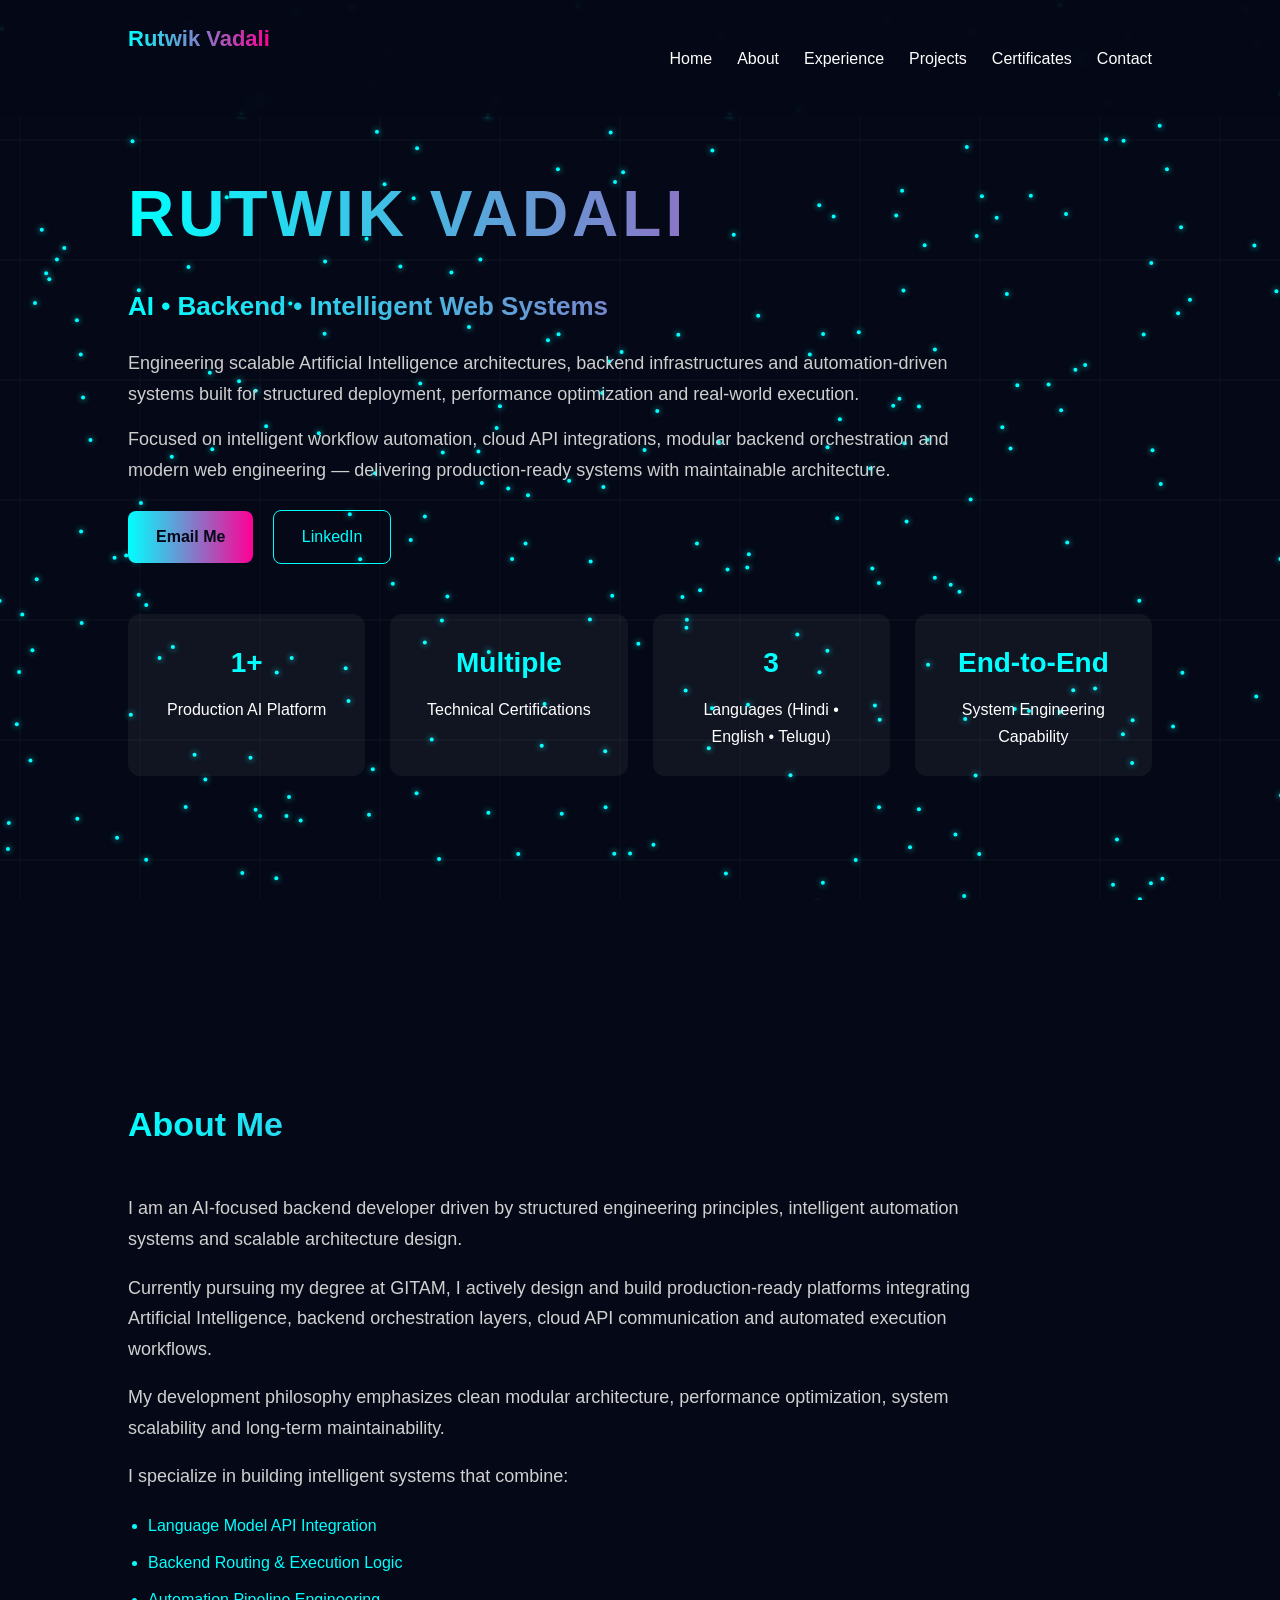
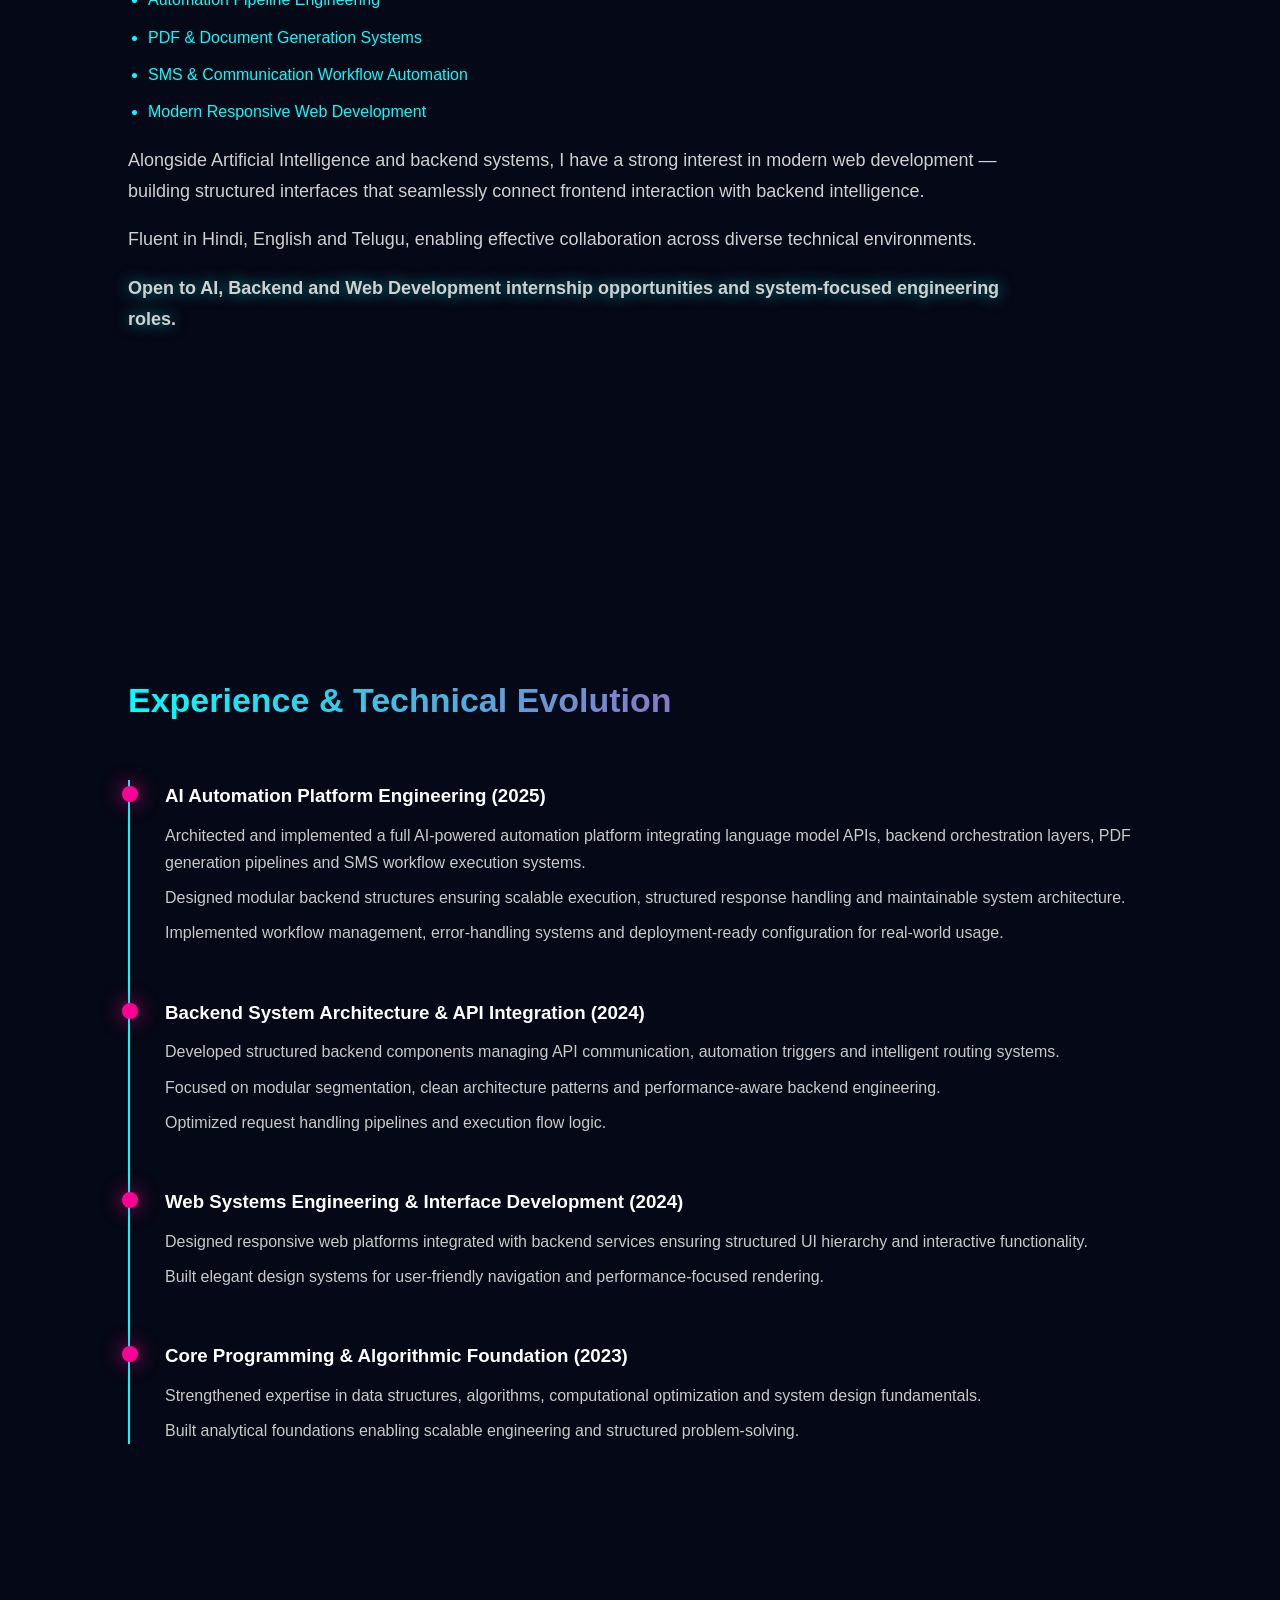
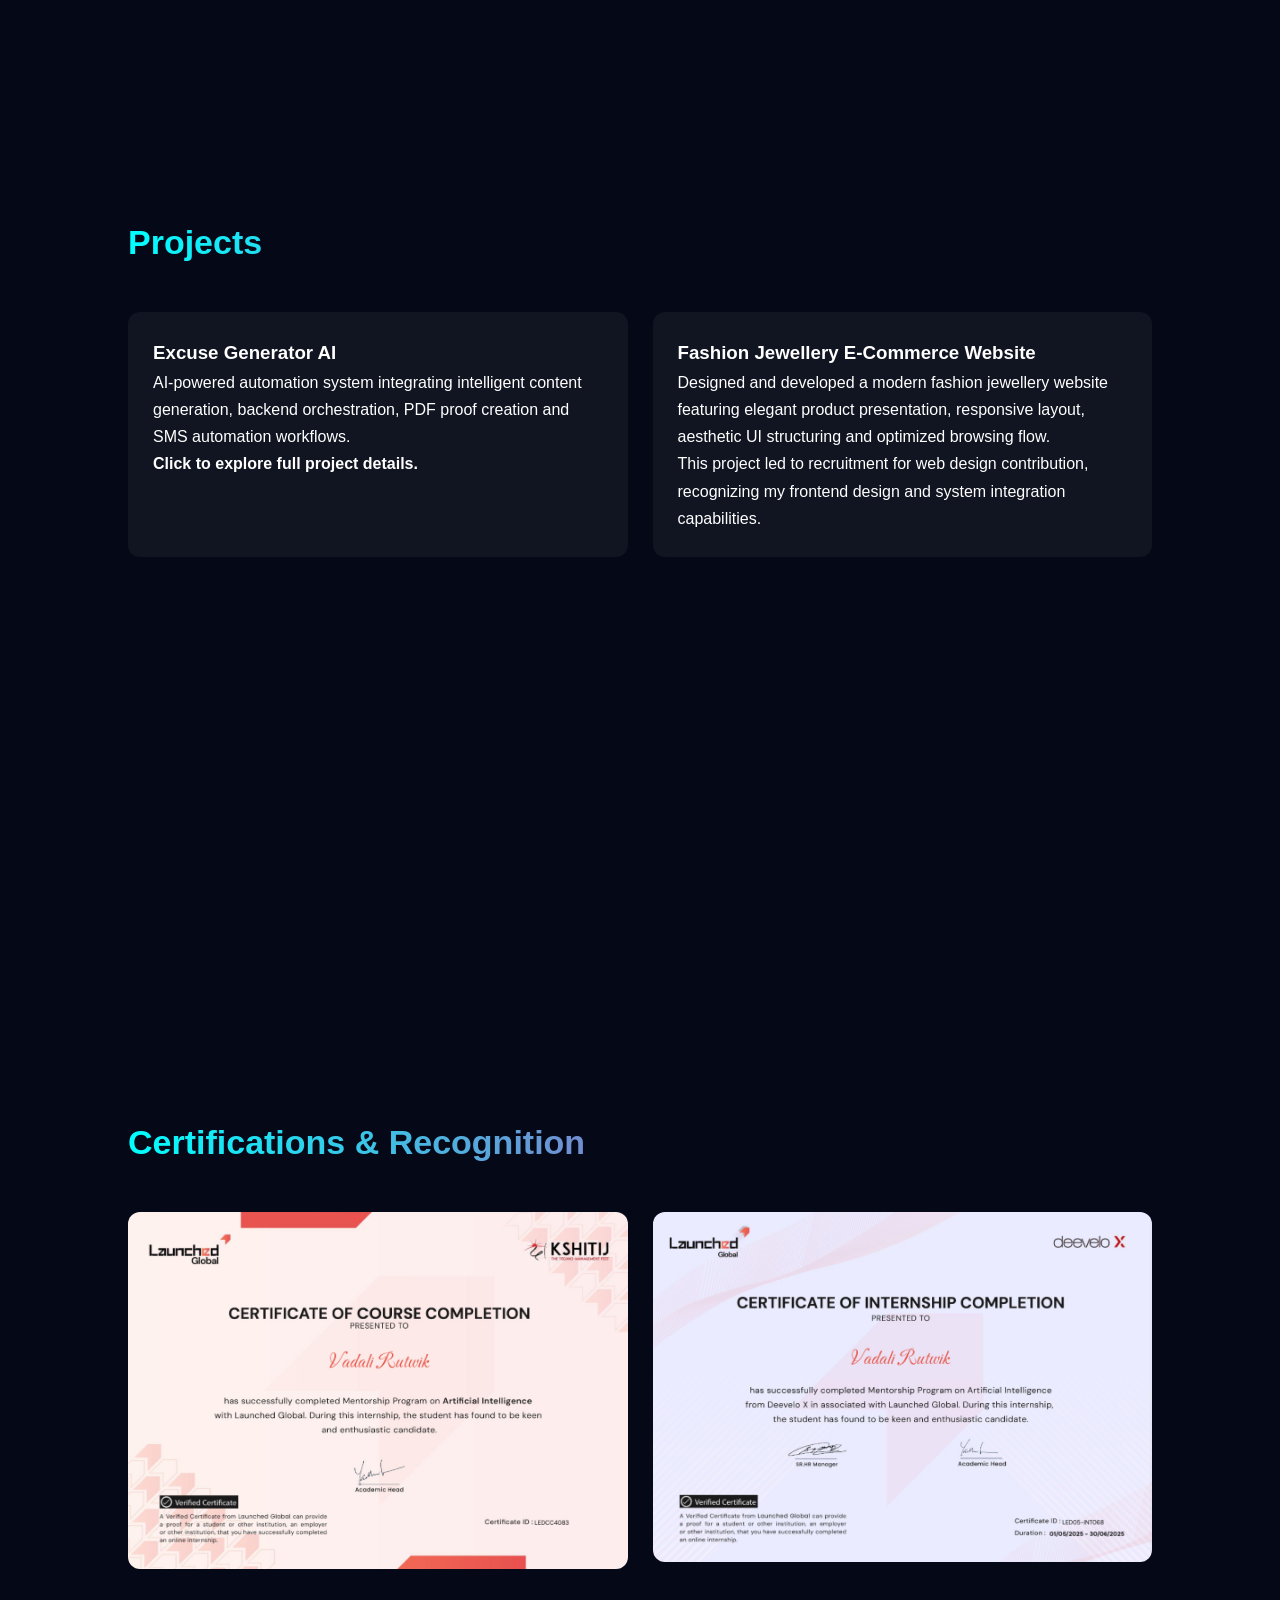
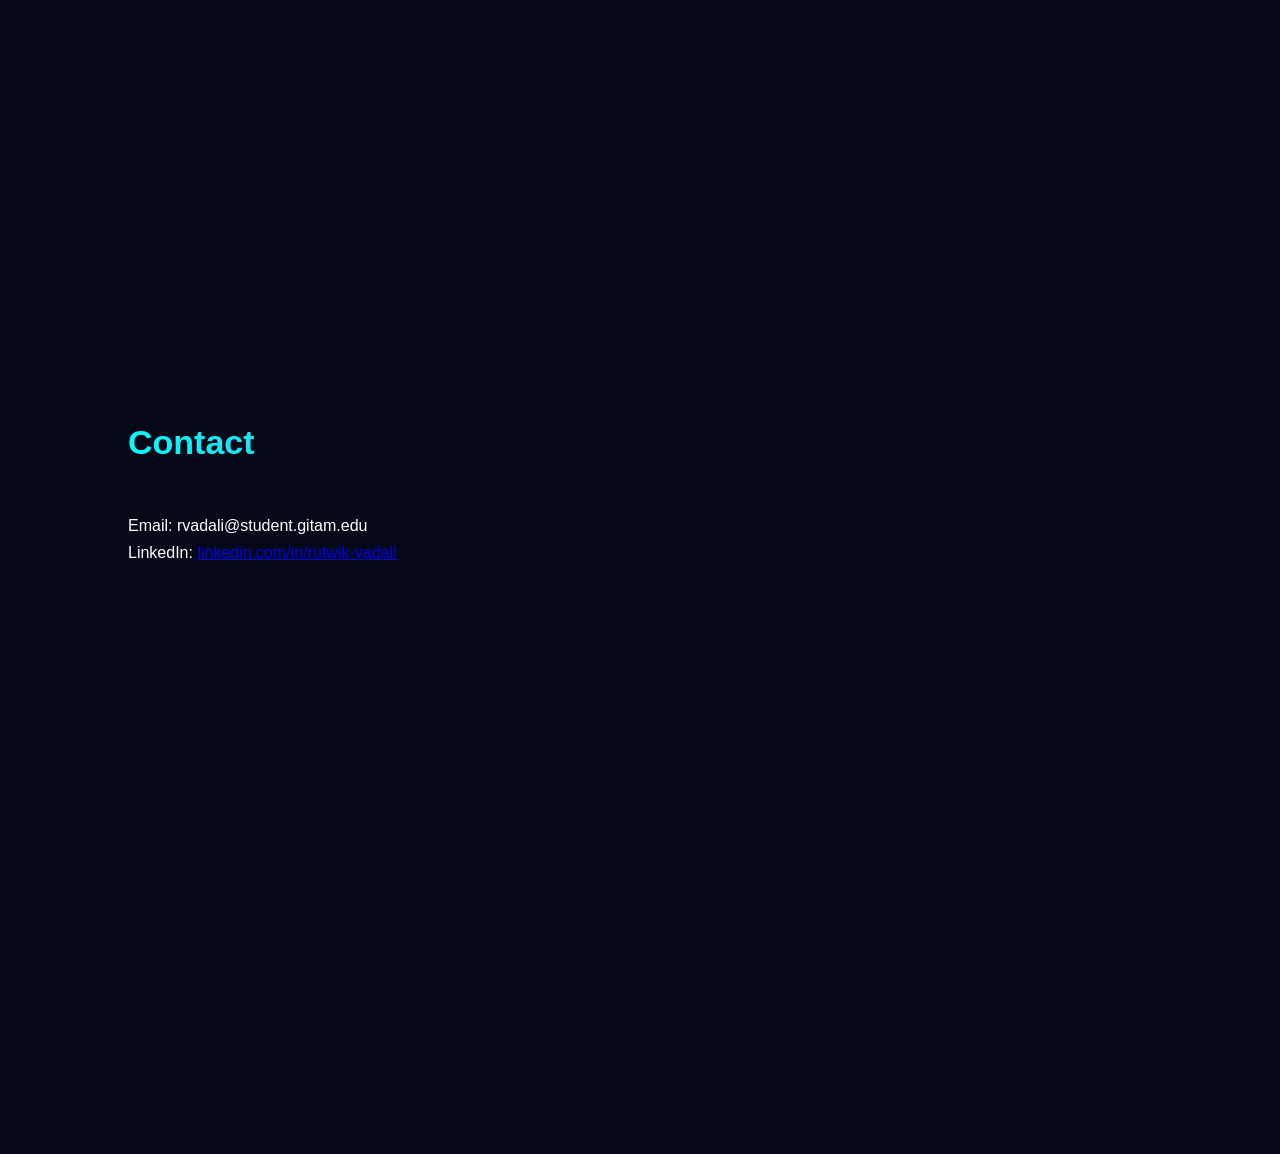
==== index.html @ 95b2fe37 "Add files via upload" ====
<!DOCTYPE html>
<html>
<head>
  <meta charset="UTF-8">
  <title>Rutwik Vadali | AI & Backend Systems</title>
  <meta name="viewport" content="width=device-width, initial-scale=1.0">
  <link rel="stylesheet" href="style.css">
</head>

<body>

<!-- ================= FUTURISTIC LOADER ================= -->
<div id="loader">
  <div class="loader-core"></div>
  <div class="loader-ring"></div>
  <div class="loader-text">
    <h1>RUTWIK VADALI</h1>
    <p>Initializing Intelligent Systems...</p>
  </div>
</div>

<!-- ================= CANVAS BACKGROUND ================= -->
<canvas id="bg"></canvas>

<!-- ================= NAVIGATION ================= -->
<nav>
  <h2 class="logo">Rutwik Vadali</h2>
  <ul>
    <li><a href="#home">Home</a></li>
    <li><a href="#about">About</a></li>
    <li><a href="#experience">Experience</a></li>
    <li><a href="#projects">Projects</a></li>
    <li><a href="#certificates">Certificates</a></li>
    <li><a href="#contact">Contact</a></li>
  </ul>
</nav>

<!-- ================= HERO ================= -->
<section class="section hero" id="home">

  <div class="hero-content">

    <h1 class="main-name">RUTWIK VADALI</h1>
    <h2 class="sub-tagline">AI • Backend • Intelligent Web Systems</h2>

    <p class="hero-desc">
      Engineering scalable Artificial Intelligence architectures,
      backend infrastructures and automation-driven systems
      built for structured deployment, performance optimization
      and real-world execution.
    </p>

    <p class="hero-desc">
      Focused on intelligent workflow automation, cloud API integrations,
      modular backend orchestration and modern web engineering —
      delivering production-ready systems with maintainable architecture.
    </p>

    <div class="hero-buttons">
      <a href="mailto:rvadali@student.gitam.edu" class="btn-primary">Email Me</a>
      <a href="https://www.linkedin.com/in/rutwik-vadali/" target="_blank" class="btn-secondary">LinkedIn</a>
    </div>

    <div class="hero-stats">
      <div class="stat-box">
        <h3>1+</h3>
        <p>Production AI Platform</p>
      </div>

      <div class="stat-box">
        <h3>Multiple</h3>
        <p>Technical Certifications</p>
      </div>

      <div class="stat-box">
        <h3>3</h3>
        <p>Languages (Hindi • English • Telugu)</p>
      </div>

      <div class="stat-box">
        <h3>End-to-End</h3>
        <p>System Engineering Capability</p>
      </div>
    </div>

  </div>

</section>

<!-- ================= ABOUT ================= -->
<section class="section" id="about">

  <h2>About Me</h2>

  <div class="about-container">

    <p>
      I am an AI-focused backend developer driven by structured engineering principles,
      intelligent automation systems and scalable architecture design.
    </p>

    <p>
      Currently pursuing my degree at GITAM, I actively design and build
      production-ready platforms integrating Artificial Intelligence,
      backend orchestration layers, cloud API communication
      and automated execution workflows.
    </p>

    <p>
      My development philosophy emphasizes clean modular architecture,
      performance optimization, system scalability and long-term maintainability.
    </p>

    <p>
      I specialize in building intelligent systems that combine:
    </p>

    <ul class="about-list">
      <li>Language Model API Integration</li>
      <li>Backend Routing & Execution Logic</li>
      <li>Automation Pipeline Engineering</li>
      <li>PDF & Document Generation Systems</li>
      <li>SMS & Communication Workflow Automation</li>
      <li>Modern Responsive Web Development</li>
    </ul>

    <p>
      Alongside Artificial Intelligence and backend systems,
      I have a strong interest in modern web development —
      building structured interfaces that seamlessly connect frontend interaction
      with backend intelligence.
    </p>

    <p>
      Fluent in Hindi, English and Telugu,
      enabling effective collaboration across diverse technical environments.
    </p>

    <p class="highlight">
      Open to AI, Backend and Web Development internship opportunities
      and system-focused engineering roles.
    </p>

  </div>

</section>

<!-- ================= EXPERIENCE ================= -->
<section class="section" id="experience">

  <h2>Experience & Technical Evolution</h2>

  <div class="timeline">

    <div class="timeline-item">
      <h3>AI Automation Platform Engineering (2025)</h3>
      <p>
        Architected and implemented a full AI-powered automation platform
        integrating language model APIs, backend orchestration layers,
        PDF generation pipelines and SMS workflow execution systems.
      </p>
      <p>
        Designed modular backend structures ensuring scalable execution,
        structured response handling and maintainable system architecture.
      </p>
      <p>
        Implemented workflow management, error-handling systems
        and deployment-ready configuration for real-world usage.
      </p>
    </div>

    <div class="timeline-item">
      <h3>Backend System Architecture & API Integration (2024)</h3>
      <p>
        Developed structured backend components managing API communication,
        automation triggers and intelligent routing systems.
      </p>
      <p>
        Focused on modular segmentation, clean architecture patterns
        and performance-aware backend engineering.
      </p>
      <p>
        Optimized request handling pipelines and execution flow logic.
      </p>
    </div>

    <div class="timeline-item">
      <h3>Web Systems Engineering & Interface Development (2024)</h3>
      <p>
        Designed responsive web platforms integrated with backend services
        ensuring structured UI hierarchy and interactive functionality.
      </p>
      <p>
        Built elegant design systems for user-friendly navigation
        and performance-focused rendering.
      </p>
    </div>

    <div class="timeline-item">
      <h3>Core Programming & Algorithmic Foundation (2023)</h3>
      <p>
        Strengthened expertise in data structures, algorithms,
        computational optimization and system design fundamentals.
      </p>
      <p>
        Built analytical foundations enabling scalable engineering
        and structured problem-solving.
      </p>
    </div>

  </div>

</section>

<!-- ================= PROJECTS ================= -->
<section class="section" id="projects">

  <h2>Projects</h2>

  <div class="project-grid">

    <!-- AI PROJECT -->
    <div class="card" data-project="excuse">
      <h3>Excuse Generator AI</h3>
      <p>
        AI-powered automation system integrating intelligent content generation,
        backend orchestration, PDF proof creation and SMS automation workflows.
      </p>
      <p><strong>Click to explore full project details.</strong></p>
    </div>

    <!-- FASHION JEWELLERY PROJECT -->
    <div class="card">
      <h3>Fashion Jewellery E-Commerce Website</h3>
      <p>
        Designed and developed a modern fashion jewellery website
        featuring elegant product presentation, responsive layout,
        aesthetic UI structuring and optimized browsing flow.
      </p>
      <p>
        This project led to recruitment for web design contribution,
        recognizing my frontend design and system integration capabilities.
      </p>
    </div>

  </div>

</section>

<!-- ================= CERTIFICATES ================= -->
<section class="section" id="certificates">

  <h2>Certifications & Recognition</h2>

  <div class="cert-grid">
    <img src="deveelo1.png" class="cert-img">
    <img src="deveelo2.png" class="cert-img">
  </div>

</section>

<!-- ================= CONTACT ================= -->
<section class="section" id="contact">

  <h2>Contact</h2>

  <p>Email: rvadali@student.gitam.edu</p>

  <p>
    LinkedIn:
    <a href="https://www.linkedin.com/in/rutwik-vadali/" target="_blank">
      linkedin.com/in/rutwik-vadali
    </a>
  </p>

</section>

<!-- ================= PROJECT MODAL ================= -->
<div id="projectView" class="projectView">
  <span id="closeProject">✕</span>
  <div class="projectContent">
    <h2 id="projectTitle"></h2>
    <p id="projectDesc"></p>
    <div id="projectImages" class="project-images"></div>
  </div>
</div>

<!-- ================= IMAGE POPUP ================= -->
<div id="imageModal" class="imageModal">
  <span id="closeImage">✕</span>
  <img id="modalImg">
</div>

<script src="script.js"></script>

</body>
</html>
---- style.css ----
/* =========================================================
   RESET & GLOBAL
========================================================= */

*{
  margin:0;
  padding:0;
  box-sizing:border-box;
}

html{
  scroll-behavior:smooth;
}

body{
  background:#050816;
  color:white;
  font-family:Arial, sans-serif;
  overflow-x:hidden;
  line-height:1.7;
}

body.loading{
  overflow:hidden;
}

/* =========================================================
   CANVAS
========================================================= */

canvas{
  position:fixed;
  inset:0;
  z-index:-1;
}

/* =========================================================
   FUTURISTIC LOADER
========================================================= */

#loader{
  position:fixed;
  inset:0;
  background:#050816;
  display:flex;
  justify-content:center;
  align-items:center;
  flex-direction:column;
  z-index:5000;
}

.loader-core{
  width:80px;
  height:80px;
  background:linear-gradient(45deg,#00ffff,#ff0096);
  border-radius:50%;
  animation:pulseCore 1.5s infinite ease-in-out;
  position:absolute;
}

.loader-ring{
  width:180px;
  height:180px;
  border:2px solid #00ffff;
  border-radius:50%;
  animation:rotateRing 3s linear infinite;
  position:absolute;
}

.loader-text{
  margin-top:250px;
  text-align:center;
}

.loader-text h1{
  font-size:28px;
  letter-spacing:3px;
  background:linear-gradient(90deg,#00ffff,#ff0096);
  -webkit-background-clip:text;
  -webkit-text-fill-color:transparent;
}

.loader-text p{
  color:#ccc;
  margin-top:10px;
  font-size:14px;
  letter-spacing:2px;
}

@keyframes rotateRing{
  0%{transform:rotate(0deg);}
  100%{transform:rotate(360deg);}
}

@keyframes pulseCore{
  0%{transform:scale(1); box-shadow:0 0 20px #ff0096;}
  50%{transform:scale(1.3); box-shadow:0 0 50px #00ffff;}
  100%{transform:scale(1); box-shadow:0 0 20px #ff0096;}
}

/* =========================================================
   NAVIGATION
========================================================= */

nav{
  position:fixed;
  width:100%;
  top:0;
  padding:20px 10%;
  display:flex;
  justify-content:space-between;
  align-items:center;
  background:rgba(5,8,22,0.85);
  backdrop-filter:blur(8px);
  z-index:1000;
}

nav ul{
  list-style:none;
  display:flex;
  gap:25px;
}

nav a{
  color:white;
  text-decoration:none;
  transition:0.3s;
}

nav a:hover{
  color:#00ffff;
}

.logo{
  font-size:22px;
  font-weight:bold;
}

/* =========================================================
   SECTIONS
========================================================= */

.section{
  min-height:100vh;
  padding:160px 10%;
  opacity:0;
  transform:translateY(60px);
  transition:all 1s ease;
}

.section.active{
  opacity:1;
  transform:translateY(0);
}

h2{
  font-size:34px;
  margin-bottom:40px;
  background:linear-gradient(90deg,#00ffff,#ff0096);
  -webkit-background-clip:text;
  -webkit-text-fill-color:transparent;
}

/* =========================================================
   HERO
========================================================= */

.hero{
  display:flex;
  flex-direction:column;
  justify-content:center;
}

.main-name{
  font-size:64px;
  font-weight:800;
  letter-spacing:4px;
  background:linear-gradient(90deg,#00ffff,#ff0096);
  -webkit-background-clip:text;
  -webkit-text-fill-color:transparent;
  margin-bottom:15px;
}

.sub-tagline{
  font-size:26px;
  margin-bottom:20px;
  color:#ccc;
}

.hero-desc{
  max-width:850px;
  margin-bottom:15px;
  font-size:18px;
  color:#cfcfcf;
}

.hero-buttons{
  margin-top:25px;
}

.btn-primary,
.btn-secondary{
  padding:12px 28px;
  border-radius:8px;
  text-decoration:none;
  margin-right:15px;
  transition:all 0.3s ease;
  display:inline-block;
}

.btn-primary{
  background:linear-gradient(90deg,#00ffff,#ff0096);
  color:#050816;
  font-weight:bold;
}

.btn-secondary{
  border:1px solid #00ffff;
  color:#00ffff;
}

.btn-primary:hover{
  box-shadow:0 0 25px rgba(0,255,255,0.7);
  transform:translateY(-4px);
}

.btn-secondary:hover{
  background:#00ffff;
  color:#050816;
  transform:translateY(-4px);
}

/* HERO STATS */

.hero-stats{
  display:grid;
  grid-template-columns:repeat(auto-fit,minmax(220px,1fr));
  gap:25px;
  margin-top:50px;
}

.stat-box{
  background:rgba(255,255,255,0.05);
  padding:25px;
  border-radius:12px;
  transition:0.3s;
  text-align:center;
}

.stat-box:hover{
  transform:translateY(-6px);
  box-shadow:0 0 20px rgba(0,255,255,0.4);
}

.stat-box h3{
  font-size:28px;
  color:#00ffff;
  margin-bottom:10px;
}

/* =========================================================
   ABOUT
========================================================= */

.about-container{
  max-width:900px;
}

.about-container p{
  margin-bottom:18px;
  font-size:18px;
  color:#d0d0d0;
}

.about-list{
  margin:20px 0;
  padding-left:20px;
}

.about-list li{
  margin-bottom:10px;
  color:#00ffff;
}

.highlight{
  color:#00ffff;
  font-weight:600;
  text-shadow:0 0 15px rgba(0,255,255,0.6);
}

/* =========================================================
   EXPERIENCE
========================================================= */

.timeline{
  margin-top:50px;
  border-left:2px solid #00ffff;
  padding-left:35px;
}

.timeline-item{
  margin-bottom:50px;
  opacity:0;
  transform:translateX(-60px);
  transition:all 0.9s ease;
  position:relative;
}

.timeline-item.active{
  opacity:1;
  transform:translateX(0);
}

.timeline-item::before{
  content:"";
  position:absolute;
  left:-43px;
  top:6px;
  width:16px;
  height:16px;
  background:#ff0096;
  border-radius:50%;
  box-shadow:0 0 20px rgba(255,0,150,0.8);
}

.timeline-item h3{
  margin-bottom:10px;
}

.timeline-item p{
  margin-bottom:8px;
  color:#c9c9c9;
}

/* =========================================================
   PROJECTS
========================================================= */

.project-grid{
  display:grid;
  grid-template-columns:repeat(auto-fit,minmax(280px,1fr));
  gap:25px;
  margin-top:40px;
}

.card{
  padding:25px;
  background:rgba(255,255,255,0.05);
  border-radius:12px;
  cursor:pointer;
  transition:0.3s;
}

.card:hover{
  border:1px solid #ff0096;
  transform:translateY(-6px);
  box-shadow:0 0 25px rgba(255,0,150,0.4);
}

/* =========================================================
   CERTIFICATES
========================================================= */

.cert-grid{
  display:grid;
  grid-template-columns:repeat(auto-fit,minmax(300px,1fr));
  gap:25px;
  margin-top:40px;
}

.cert-img{
  width:100%;
  border-radius:12px;
  transition:0.3s;
}

.cert-img:hover{
  transform:scale(1.05);
  box-shadow:0 0 20px rgba(0,255,255,0.5);
}

/* =========================================================
   PROJECT MODAL
========================================================= */

.projectView{
  position:fixed;
  inset:0;
  background:#050816;
  display:none;
  padding:100px 10%;
  z-index:2000;
  overflow-y:auto;
}

.projectContent{
  max-width:900px;
  margin:auto;
}

#closeProject{
  font-size:28px;
  cursor:pointer;
  float:right;
}

.project-images{
  display:flex;
  flex-wrap:wrap;
  gap:20px;
  margin-top:30px;
}

.project-images img{
  width:260px;
  height:180px;
  object-fit:cover;
  border-radius:12px;
  cursor:pointer;
  transition:0.3s;
}

.project-images img:hover{
  transform:scale(1.05);
}

/* =========================================================
   IMAGE POPUP
========================================================= */

.imageModal{
  position:fixed;
  inset:0;
  background:rgba(0,0,0,0.9);
  display:none;
  justify-content:center;
  align-items:center;
  z-index:3000;
}

.imageModal img{
  max-width:90%;
  max-height:90%;
  border-radius:12px;
}

#closeImage{
  position:absolute;
  top:30px;
  right:40px;
  font-size:28px;
  cursor:pointer;
}

/* =========================================================
   RESPONSIVE
========================================================= */

@media(max-width:768px){

  .main-name{
    font-size:40px;
  }

  .section{
    padding:120px 6%;
  }

  .hero-stats{
    grid-template-columns:1fr;
  }

  .project-images img{
    width:100%;
    height:auto;
  }

}
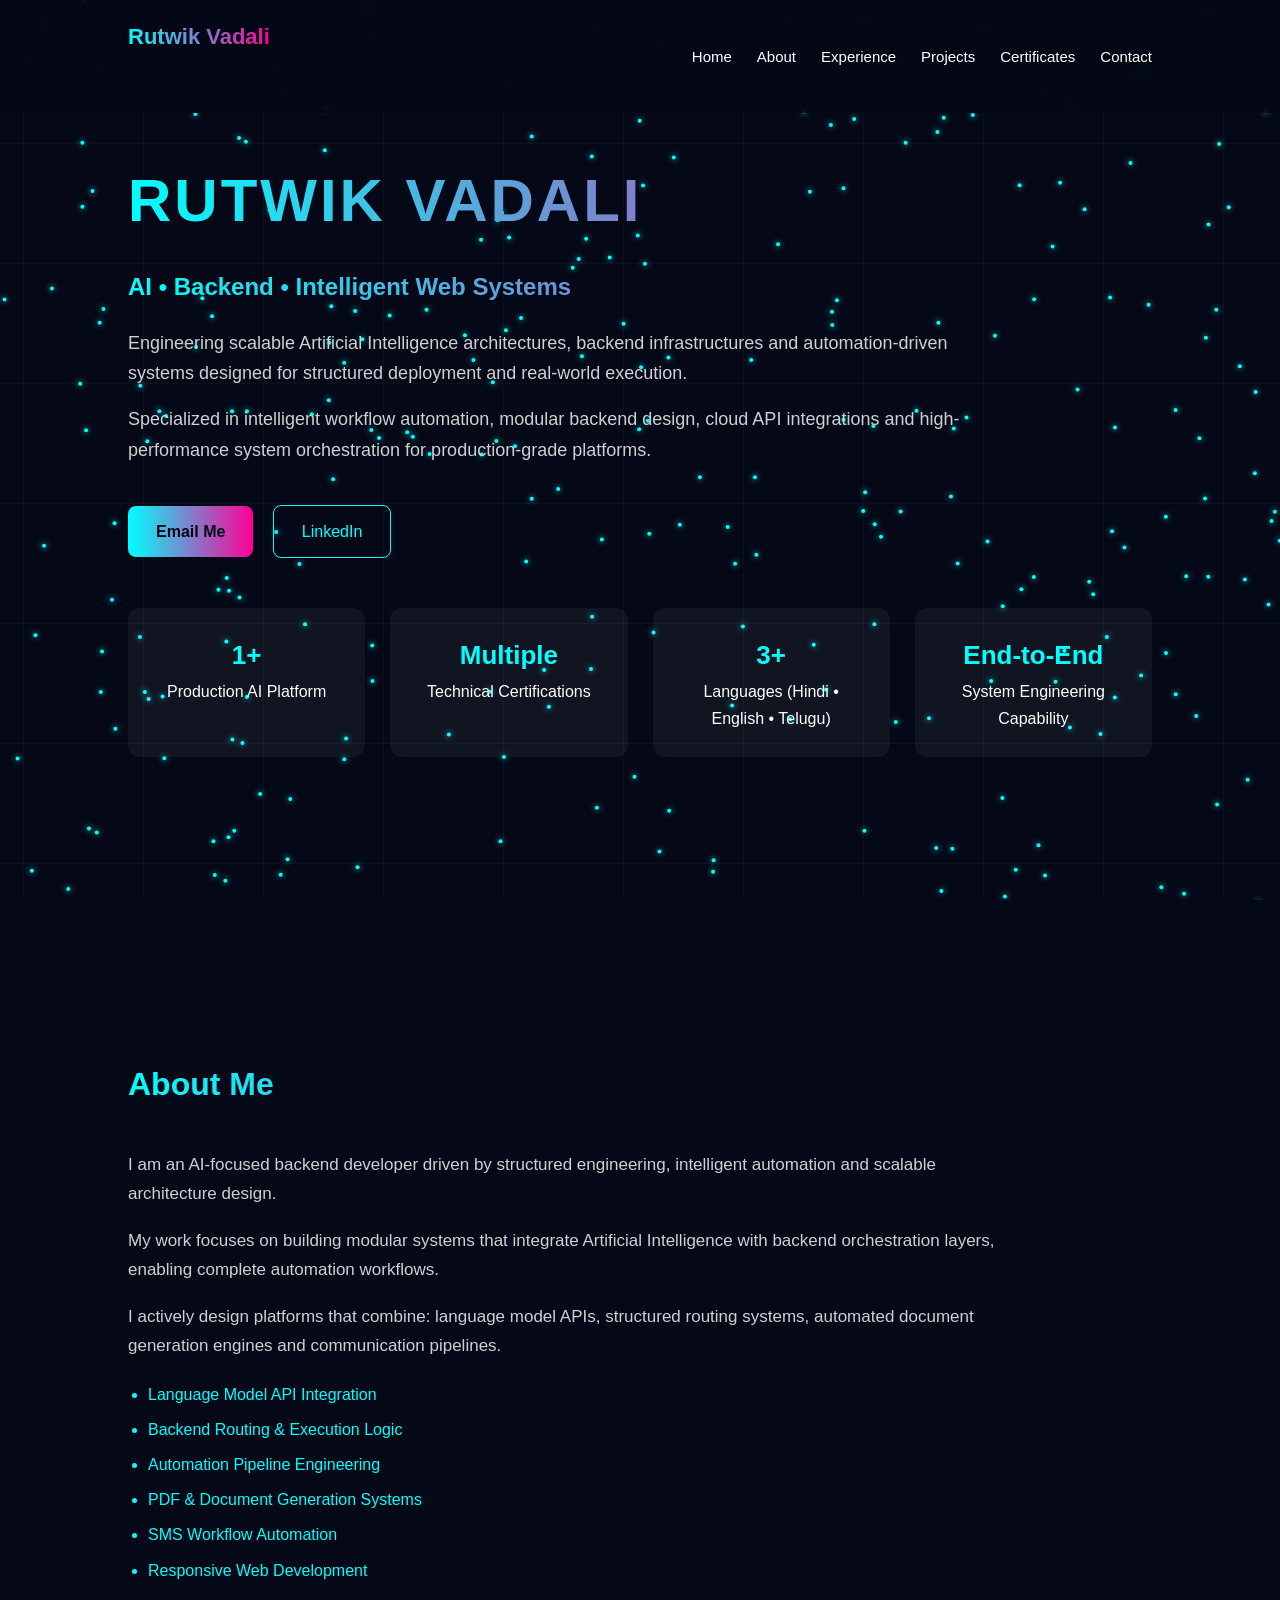
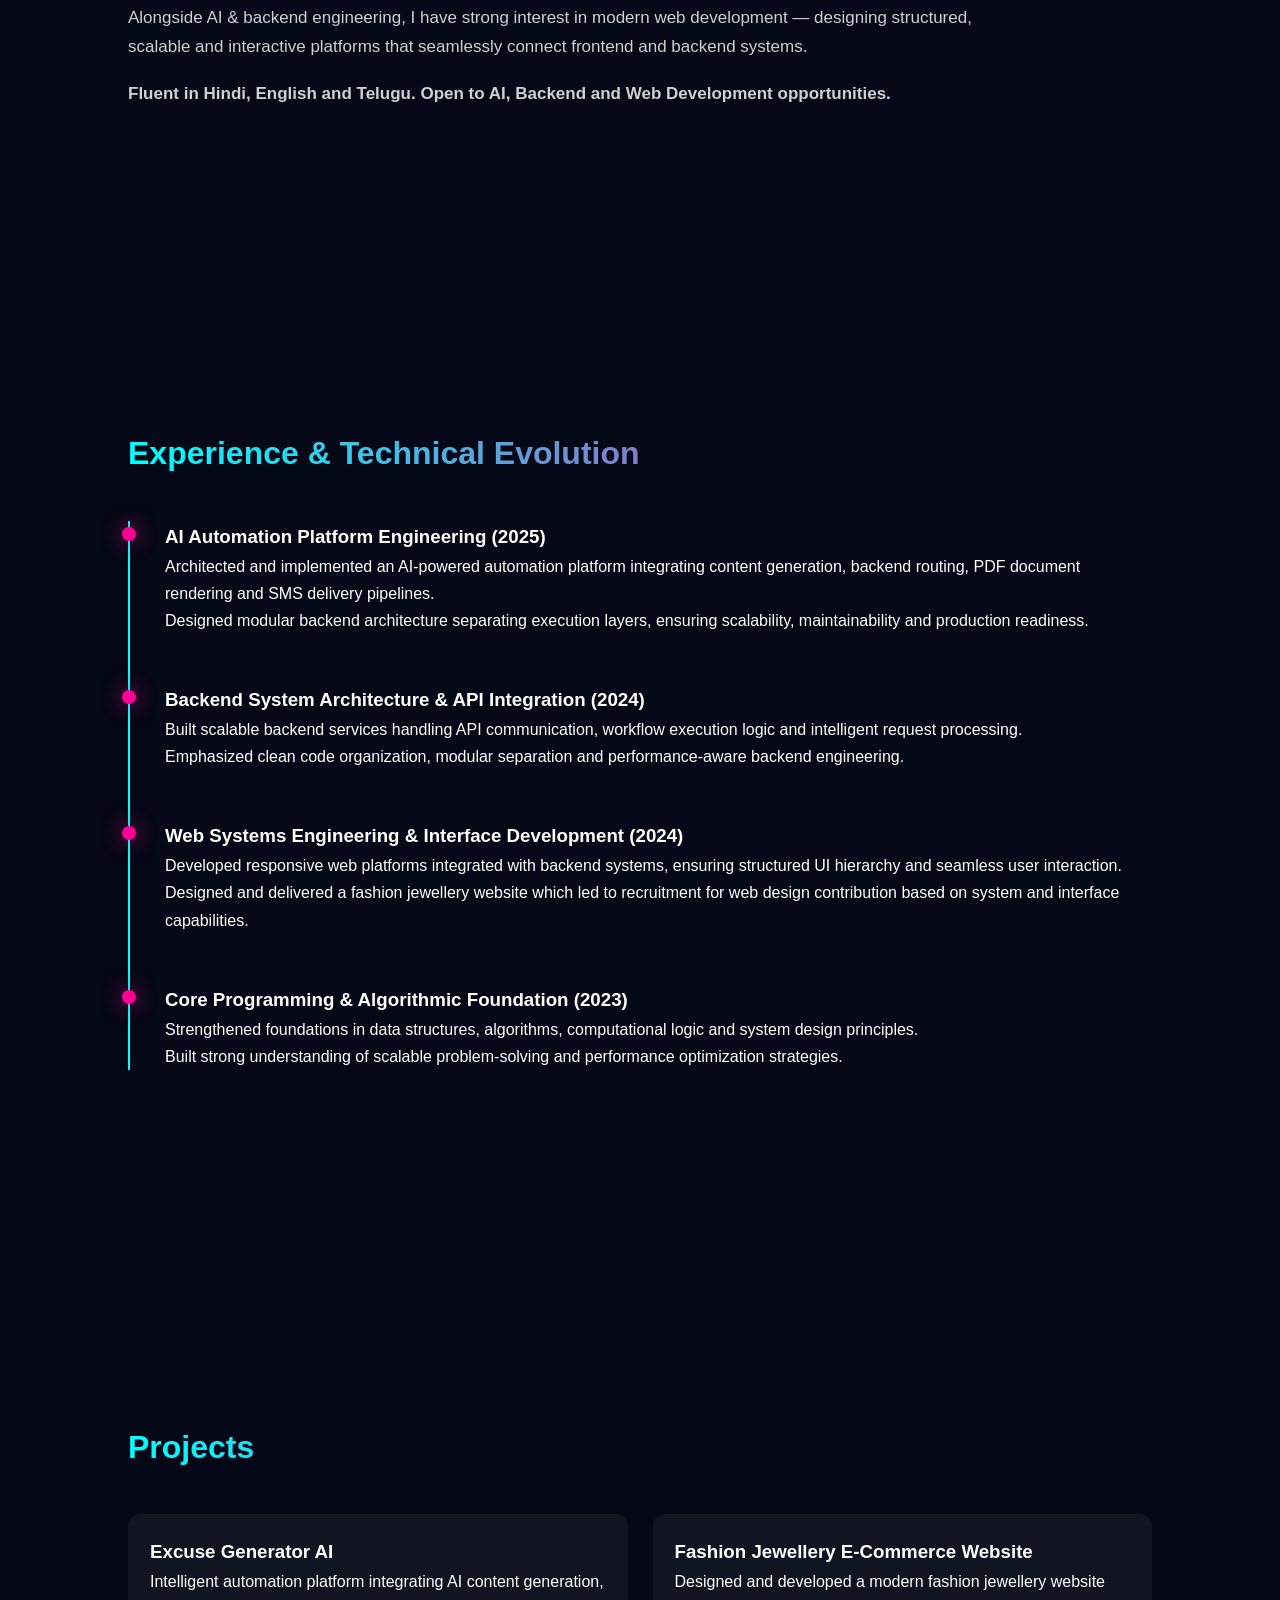
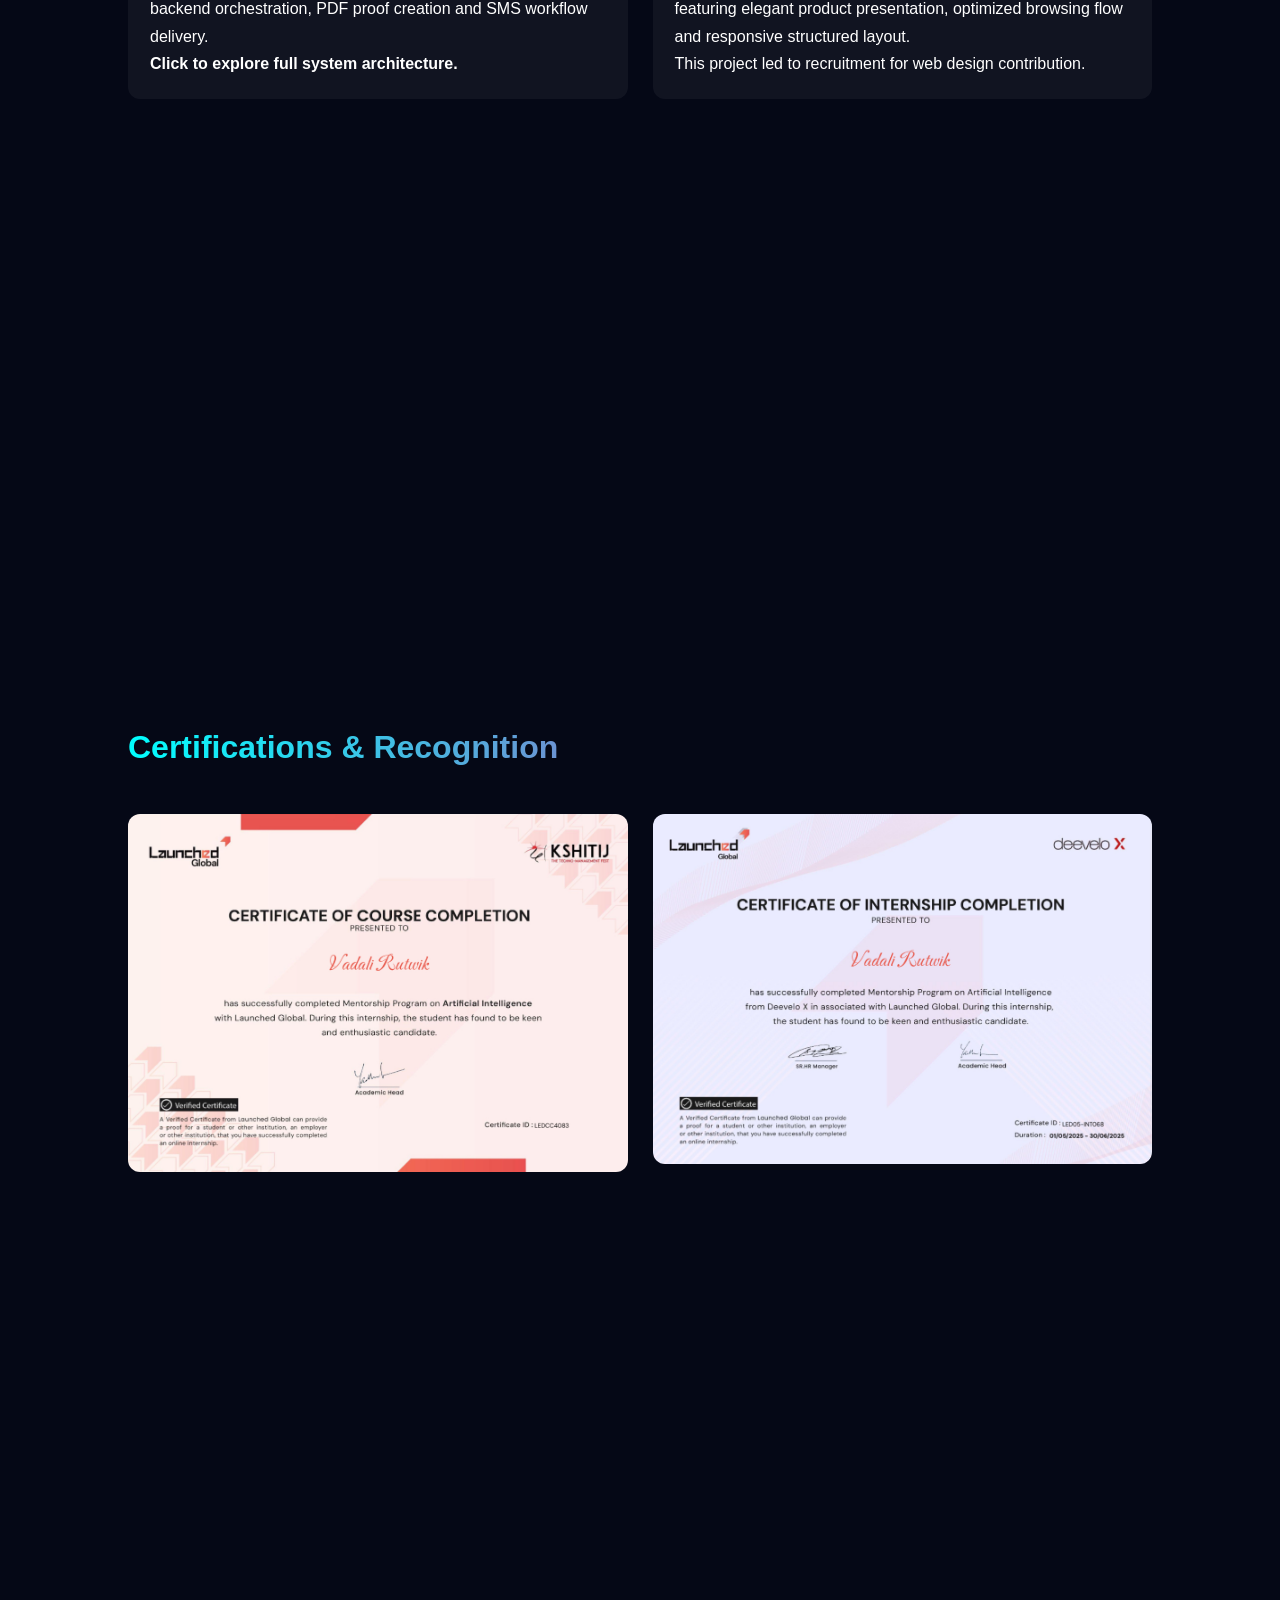
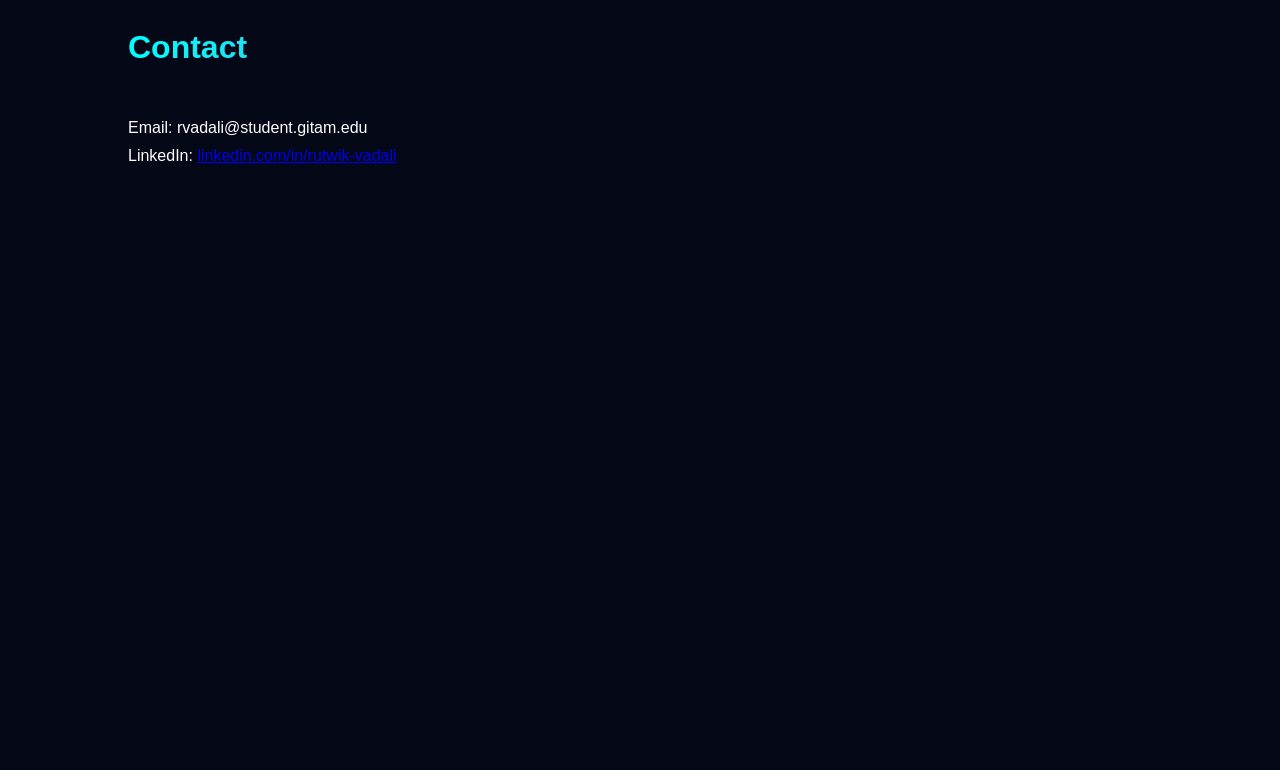
==== commit 388942a4: "Refactor index.html for improved structure and content" ====
--- a/index.html
+++ b/index.html
@@ -9,7 +9,7 @@
 
 <body>
 
-<!-- ================= FUTURISTIC LOADER ================= -->
+<!-- ================= LOADER ================= -->
 <div id="loader">
   <div class="loader-core"></div>
   <div class="loader-ring"></div>
@@ -19,10 +19,10 @@
   </div>
 </div>
 
-<!-- ================= CANVAS BACKGROUND ================= -->
+<!-- ================= CANVAS ================= -->
 <canvas id="bg"></canvas>
 
-<!-- ================= NAVIGATION ================= -->
+<!-- ================= NAV ================= -->
 <nav>
   <h2 class="logo">Rutwik Vadali</h2>
   <ul>
@@ -38,51 +38,43 @@
 <!-- ================= HERO ================= -->
 <section class="section hero" id="home">
 
-  <div class="hero-content">
-
-    <h1 class="main-name">RUTWIK VADALI</h1>
-    <h2 class="sub-tagline">AI • Backend • Intelligent Web Systems</h2>
-
-    <p class="hero-desc">
-      Engineering scalable Artificial Intelligence architectures,
-      backend infrastructures and automation-driven systems
-      built for structured deployment, performance optimization
-      and real-world execution.
-    </p>
-
-    <p class="hero-desc">
-      Focused on intelligent workflow automation, cloud API integrations,
-      modular backend orchestration and modern web engineering —
-      delivering production-ready systems with maintainable architecture.
-    </p>
-
-    <div class="hero-buttons">
-      <a href="mailto:rvadali@student.gitam.edu" class="btn-primary">Email Me</a>
-      <a href="https://www.linkedin.com/in/rutwik-vadali/" target="_blank" class="btn-secondary">LinkedIn</a>
-    </div>
-
-    <div class="hero-stats">
-      <div class="stat-box">
-        <h3>1+</h3>
-        <p>Production AI Platform</p>
-      </div>
-
-      <div class="stat-box">
-        <h3>Multiple</h3>
-        <p>Technical Certifications</p>
-      </div>
-
-      <div class="stat-box">
-        <h3>3</h3>
-        <p>Languages (Hindi • English • Telugu)</p>
-      </div>
-
-      <div class="stat-box">
-        <h3>End-to-End</h3>
-        <p>System Engineering Capability</p>
-      </div>
-    </div>
-
+  <h1 class="main-name">RUTWIK VADALI</h1>
+  <h2 class="sub-tagline">AI • Backend • Intelligent Web Systems</h2>
+
+  <p class="hero-desc">
+    Engineering scalable Artificial Intelligence architectures,
+    backend infrastructures and automation-driven systems designed
+    for structured deployment and real-world execution.
+  </p>
+
+  <p class="hero-desc">
+    Specialized in intelligent workflow automation, modular backend
+    design, cloud API integrations and high-performance system
+    orchestration for production-grade platforms.
+  </p>
+
+  <div class="hero-buttons">
+    <a href="mailto:rvadali@student.gitam.edu" class="btn-primary">Email Me</a>
+    <a href="https://www.linkedin.com/in/rutwik-vadali/" target="_blank" class="btn-secondary">LinkedIn</a>
+  </div>
+
+  <div class="hero-stats">
+    <div class="stat-box">
+      <h3>1+</h3>
+      <p>Production AI Platform</p>
+    </div>
+    <div class="stat-box">
+      <h3>Multiple</h3>
+      <p>Technical Certifications</p>
+    </div>
+    <div class="stat-box">
+      <h3>3</h3>
+      <p>Languages (Hindi • English • Telugu)</p>
+    </div>
+    <div class="stat-box">
+      <h3>End-to-End</h3>
+      <p>System Engineering Capability</p>
+    </div>
   </div>
 
 </section>
@@ -95,24 +87,19 @@
   <div class="about-container">
 
     <p>
-      I am an AI-focused backend developer driven by structured engineering principles,
-      intelligent automation systems and scalable architecture design.
-    </p>
-
-    <p>
-      Currently pursuing my degree at GITAM, I actively design and build
-      production-ready platforms integrating Artificial Intelligence,
-      backend orchestration layers, cloud API communication
-      and automated execution workflows.
-    </p>
-
-    <p>
-      My development philosophy emphasizes clean modular architecture,
-      performance optimization, system scalability and long-term maintainability.
-    </p>
-
-    <p>
-      I specialize in building intelligent systems that combine:
+      I am an AI-focused backend developer driven by structured engineering,
+      intelligent automation and scalable architecture design.
+    </p>
+
+    <p>
+      My work focuses on building modular systems that integrate Artificial Intelligence
+      with backend orchestration layers, enabling complete automation workflows.
+    </p>
+
+    <p>
+      I actively design platforms that combine:
+      language model APIs, structured routing systems,
+      automated document generation engines and communication pipelines.
     </p>
 
     <ul class="about-list">
@@ -120,25 +107,18 @@
       <li>Backend Routing & Execution Logic</li>
       <li>Automation Pipeline Engineering</li>
       <li>PDF & Document Generation Systems</li>
-      <li>SMS & Communication Workflow Automation</li>
-      <li>Modern Responsive Web Development</li>
+      <li>SMS Workflow Automation</li>
+      <li>Responsive Web Development</li>
     </ul>
 
     <p>
-      Alongside Artificial Intelligence and backend systems,
-      I have a strong interest in modern web development —
-      building structured interfaces that seamlessly connect frontend interaction
-      with backend intelligence.
-    </p>
-
-    <p>
-      Fluent in Hindi, English and Telugu,
-      enabling effective collaboration across diverse technical environments.
+      Alongside AI & backend engineering, I have strong interest in
+      modern web development — designing structured, scalable and
+      interactive platforms that seamlessly connect frontend and backend systems.
     </p>
 
     <p class="highlight">
-      Open to AI, Backend and Web Development internship opportunities
-      and system-focused engineering roles.
+      Fluent in Hindi, English and Telugu. Open to AI, Backend and Web Development opportunities.
     </p>
 
   </div>
@@ -155,56 +135,49 @@
     <div class="timeline-item">
       <h3>AI Automation Platform Engineering (2025)</h3>
       <p>
-        Architected and implemented a full AI-powered automation platform
-        integrating language model APIs, backend orchestration layers,
-        PDF generation pipelines and SMS workflow execution systems.
-      </p>
-      <p>
-        Designed modular backend structures ensuring scalable execution,
-        structured response handling and maintainable system architecture.
-      </p>
-      <p>
-        Implemented workflow management, error-handling systems
-        and deployment-ready configuration for real-world usage.
+        Architected and implemented an AI-powered automation platform
+        integrating content generation, backend routing, PDF document
+        rendering and SMS delivery pipelines.
+      </p>
+      <p>
+        Designed modular backend architecture separating execution layers,
+        ensuring scalability, maintainability and production readiness.
       </p>
     </div>
 
     <div class="timeline-item">
       <h3>Backend System Architecture & API Integration (2024)</h3>
       <p>
-        Developed structured backend components managing API communication,
-        automation triggers and intelligent routing systems.
-      </p>
-      <p>
-        Focused on modular segmentation, clean architecture patterns
-        and performance-aware backend engineering.
-      </p>
-      <p>
-        Optimized request handling pipelines and execution flow logic.
+        Built scalable backend services handling API communication,
+        workflow execution logic and intelligent request processing.
+      </p>
+      <p>
+        Emphasized clean code organization, modular separation and
+        performance-aware backend engineering.
       </p>
     </div>
 
     <div class="timeline-item">
       <h3>Web Systems Engineering & Interface Development (2024)</h3>
       <p>
-        Designed responsive web platforms integrated with backend services
-        ensuring structured UI hierarchy and interactive functionality.
-      </p>
-      <p>
-        Built elegant design systems for user-friendly navigation
-        and performance-focused rendering.
+        Developed responsive web platforms integrated with backend systems,
+        ensuring structured UI hierarchy and seamless user interaction.
+      </p>
+      <p>
+        Designed and delivered a fashion jewellery website which led to recruitment
+        for web design contribution based on system and interface capabilities.
       </p>
     </div>
 
     <div class="timeline-item">
       <h3>Core Programming & Algorithmic Foundation (2023)</h3>
       <p>
-        Strengthened expertise in data structures, algorithms,
-        computational optimization and system design fundamentals.
-      </p>
-      <p>
-        Built analytical foundations enabling scalable engineering
-        and structured problem-solving.
+        Strengthened foundations in data structures, algorithms,
+        computational logic and system design principles.
+      </p>
+      <p>
+        Built strong understanding of scalable problem-solving and
+        performance optimization strategies.
       </p>
     </div>
 
@@ -219,27 +192,24 @@
 
   <div class="project-grid">
 
-    <!-- AI PROJECT -->
     <div class="card" data-project="excuse">
       <h3>Excuse Generator AI</h3>
       <p>
-        AI-powered automation system integrating intelligent content generation,
-        backend orchestration, PDF proof creation and SMS automation workflows.
-      </p>
-      <p><strong>Click to explore full project details.</strong></p>
-    </div>
-
-    <!-- FASHION JEWELLERY PROJECT -->
+        Intelligent automation platform integrating AI content generation,
+        backend orchestration, PDF proof creation and SMS workflow delivery.
+      </p>
+      <p><strong>Click to explore full system architecture.</strong></p>
+    </div>
+
     <div class="card">
       <h3>Fashion Jewellery E-Commerce Website</h3>
       <p>
-        Designed and developed a modern fashion jewellery website
-        featuring elegant product presentation, responsive layout,
-        aesthetic UI structuring and optimized browsing flow.
-      </p>
-      <p>
-        This project led to recruitment for web design contribution,
-        recognizing my frontend design and system integration capabilities.
+        Designed and developed a modern fashion jewellery website featuring
+        elegant product presentation, optimized browsing flow and
+        responsive structured layout.
+      </p>
+      <p>
+        This project led to recruitment for web design contribution.
       </p>
     </div>
 
@@ -294,4 +264,4 @@
 <script src="script.js"></script>
 
 </body>
-</html>+</html>
--- a/style.css
+++ b/style.css
@@ -1,5 +1,5 @@
 /* =========================================================
-   RESET & GLOBAL
+   RESET
 ========================================================= */
 
 *{
@@ -35,7 +35,7 @@
 }
 
 /* =========================================================
-   FUTURISTIC LOADER
+   LOADER
 ========================================================= */
 
 #loader{
@@ -47,6 +47,7 @@
   align-items:center;
   flex-direction:column;
   z-index:5000;
+  transition:opacity 1s ease;
 }
 
 .loader-core{
@@ -84,12 +85,11 @@
   color:#ccc;
   margin-top:10px;
   font-size:14px;
-  letter-spacing:2px;
 }
 
 @keyframes rotateRing{
-  0%{transform:rotate(0deg);}
-  100%{transform:rotate(360deg);}
+  from{transform:rotate(0deg);}
+  to{transform:rotate(360deg);}
 }
 
 @keyframes pulseCore{
@@ -106,13 +106,21 @@
   position:fixed;
   width:100%;
   top:0;
-  padding:20px 10%;
+  padding:18px 10%;
   display:flex;
   justify-content:space-between;
   align-items:center;
-  background:rgba(5,8,22,0.85);
+  background:rgba(5,8,22,0.9);
   backdrop-filter:blur(8px);
   z-index:1000;
+}
+
+.logo{
+  font-size:22px;
+  font-weight:bold;
+  background:linear-gradient(90deg,#00ffff,#ff0096);
+  -webkit-background-clip:text;
+  -webkit-text-fill-color:transparent;
 }
 
 nav ul{
@@ -124,6 +132,7 @@
 nav a{
   color:white;
   text-decoration:none;
+  font-size:15px;
   transition:0.3s;
 }
 
@@ -131,21 +140,16 @@
   color:#00ffff;
 }
 
-.logo{
-  font-size:22px;
-  font-weight:bold;
-}
-
-/* =========================================================
-   SECTIONS
+/* =========================================================
+   SECTION
 ========================================================= */
 
 .section{
   min-height:100vh;
-  padding:160px 10%;
+  padding:150px 10%;
   opacity:0;
   transform:translateY(60px);
-  transition:all 1s ease;
+  transition:all 0.8s ease;
 }
 
 .section.active{
@@ -154,7 +158,7 @@
 }
 
 h2{
-  font-size:34px;
+  font-size:32px;
   margin-bottom:40px;
   background:linear-gradient(90deg,#00ffff,#ff0096);
   -webkit-background-clip:text;
@@ -172,9 +176,9 @@
 }
 
 .main-name{
-  font-size:64px;
+  font-size:60px;
   font-weight:800;
-  letter-spacing:4px;
+  letter-spacing:3px;
   background:linear-gradient(90deg,#00ffff,#ff0096);
   -webkit-background-clip:text;
   -webkit-text-fill-color:transparent;
@@ -182,7 +186,7 @@
 }
 
 .sub-tagline{
-  font-size:26px;
+  font-size:24px;
   margin-bottom:20px;
   color:#ccc;
 }
@@ -191,7 +195,7 @@
   max-width:850px;
   margin-bottom:15px;
   font-size:18px;
-  color:#cfcfcf;
+  color:#d0d0d0;
 }
 
 .hero-buttons{
@@ -203,9 +207,9 @@
   padding:12px 28px;
   border-radius:8px;
   text-decoration:none;
+  display:inline-block;
   margin-right:15px;
-  transition:all 0.3s ease;
-  display:inline-block;
+  transition:0.3s;
 }
 
 .btn-primary{
@@ -219,18 +223,14 @@
   color:#00ffff;
 }
 
-.btn-primary:hover{
-  box-shadow:0 0 25px rgba(0,255,255,0.7);
+.btn-primary:hover,
+.btn-secondary:hover{
   transform:translateY(-4px);
 }
 
-.btn-secondary:hover{
-  background:#00ffff;
-  color:#050816;
-  transform:translateY(-4px);
-}
-
-/* HERO STATS */
+/* =========================================================
+   HERO STATS
+========================================================= */
 
 .hero-stats{
   display:grid;
@@ -243,19 +243,18 @@
   background:rgba(255,255,255,0.05);
   padding:25px;
   border-radius:12px;
+  text-align:center;
   transition:0.3s;
-  text-align:center;
 }
 
 .stat-box:hover{
-  transform:translateY(-6px);
+  transform:translateY(-5px);
   box-shadow:0 0 20px rgba(0,255,255,0.4);
 }
 
 .stat-box h3{
-  font-size:28px;
+  font-size:26px;
   color:#00ffff;
-  margin-bottom:10px;
 }
 
 /* =========================================================
@@ -268,7 +267,7 @@
 
 .about-container p{
   margin-bottom:18px;
-  font-size:18px;
+  font-size:17px;
   color:#d0d0d0;
 }
 
@@ -278,32 +277,30 @@
 }
 
 .about-list li{
-  margin-bottom:10px;
+  margin-bottom:8px;
   color:#00ffff;
 }
 
 .highlight{
   color:#00ffff;
   font-weight:600;
-  text-shadow:0 0 15px rgba(0,255,255,0.6);
-}
-
-/* =========================================================
-   EXPERIENCE
+}
+
+/* =========================================================
+   EXPERIENCE ANIMATION
 ========================================================= */
 
 .timeline{
-  margin-top:50px;
   border-left:2px solid #00ffff;
   padding-left:35px;
 }
 
 .timeline-item{
   margin-bottom:50px;
+  position:relative;
   opacity:0;
   transform:translateX(-60px);
-  transition:all 0.9s ease;
-  position:relative;
+  transition:all 0.8s ease;
 }
 
 .timeline-item.active{
@@ -316,20 +313,11 @@
   position:absolute;
   left:-43px;
   top:6px;
-  width:16px;
-  height:16px;
+  width:14px;
+  height:14px;
   background:#ff0096;
   border-radius:50%;
   box-shadow:0 0 20px rgba(255,0,150,0.8);
-}
-
-.timeline-item h3{
-  margin-bottom:10px;
-}
-
-.timeline-item p{
-  margin-bottom:8px;
-  color:#c9c9c9;
 }
 
 /* =========================================================
@@ -340,21 +328,19 @@
   display:grid;
   grid-template-columns:repeat(auto-fit,minmax(280px,1fr));
   gap:25px;
-  margin-top:40px;
 }
 
 .card{
-  padding:25px;
   background:rgba(255,255,255,0.05);
+  padding:22px;
   border-radius:12px;
   cursor:pointer;
   transition:0.3s;
 }
 
 .card:hover{
+  transform:translateY(-5px);
   border:1px solid #ff0096;
-  transform:translateY(-6px);
-  box-shadow:0 0 25px rgba(255,0,150,0.4);
 }
 
 /* =========================================================
@@ -363,20 +349,19 @@
 
 .cert-grid{
   display:grid;
-  grid-template-columns:repeat(auto-fit,minmax(300px,1fr));
+  grid-template-columns:repeat(auto-fit,minmax(280px,1fr));
   gap:25px;
-  margin-top:40px;
 }
 
 .cert-img{
   width:100%;
   border-radius:12px;
+  cursor:pointer;
   transition:0.3s;
 }
 
 .cert-img:hover{
-  transform:scale(1.05);
-  box-shadow:0 0 20px rgba(0,255,255,0.5);
+  transform:scale(1.03);
 }
 
 /* =========================================================
@@ -393,35 +378,19 @@
   overflow-y:auto;
 }
 
-.projectContent{
-  max-width:900px;
-  margin:auto;
-}
-
-#closeProject{
-  font-size:28px;
-  cursor:pointer;
-  float:right;
-}
-
 .project-images{
   display:flex;
   flex-wrap:wrap;
-  gap:20px;
-  margin-top:30px;
+  gap:15px;
+  margin-top:20px;
 }
 
 .project-images img{
-  width:260px;
-  height:180px;
+  width:250px;
+  height:170px;
   object-fit:cover;
   border-radius:12px;
   cursor:pointer;
-  transition:0.3s;
-}
-
-.project-images img:hover{
-  transform:scale(1.05);
 }
 
 /* =========================================================
@@ -430,43 +399,88 @@
 
 .imageModal{
   position:fixed;
-  inset:0;
-  background:rgba(0,0,0,0.9);
+  top:0;
+  left:0;
+  width:100%;
+  height:100%;
+  background:rgba(0,0,0,0.95);
   display:none;
   justify-content:center;
   align-items:center;
-  z-index:3000;
+  z-index:9999;
+  padding:20px;
 }
 
 .imageModal img{
-  max-width:90%;
-  max-height:90%;
+  max-width:95%;
+  max-height:95%;
+  object-fit:contain;
   border-radius:12px;
 }
 
 #closeImage{
   position:absolute;
-  top:30px;
-  right:40px;
-  font-size:28px;
+  top:25px;
+  right:30px;
+  font-size:32px;
   cursor:pointer;
-}
-
-/* =========================================================
-   RESPONSIVE
-========================================================= */
-
-@media(max-width:768px){
+  color:white;
+}
+
+/* =========================================================
+   MOBILE FIX
+========================================================= */
+
+@media (max-width:768px){
+
+  nav{
+    padding:12px 5%;
+  }
+
+  nav ul{
+    flex-wrap:wrap;
+    gap:10px;
+    font-size:13px;
+  }
+
+  .logo{
+    font-size:18px;
+  }
+
+  .section{
+    padding:110px 5%;
+  }
 
   .main-name{
-    font-size:40px;
-  }
-
-  .section{
-    padding:120px 6%;
+    font-size:32px;
+  }
+
+  .sub-tagline{
+    font-size:16px;
+  }
+
+  .hero-desc{
+    font-size:14px;
+  }
+
+  .hero-buttons{
+    display:flex;
+    flex-direction:column;
+    gap:12px;
+  }
+
+  .btn-primary,
+  .btn-secondary{
+    width:100%;
+    text-align:center;
   }
 
   .hero-stats{
+    grid-template-columns:1fr;
+  }
+
+  .project-grid,
+  .cert-grid{
     grid-template-columns:1fr;
   }
 
@@ -475,4 +489,5 @@
     height:auto;
   }
 
-}+}
+
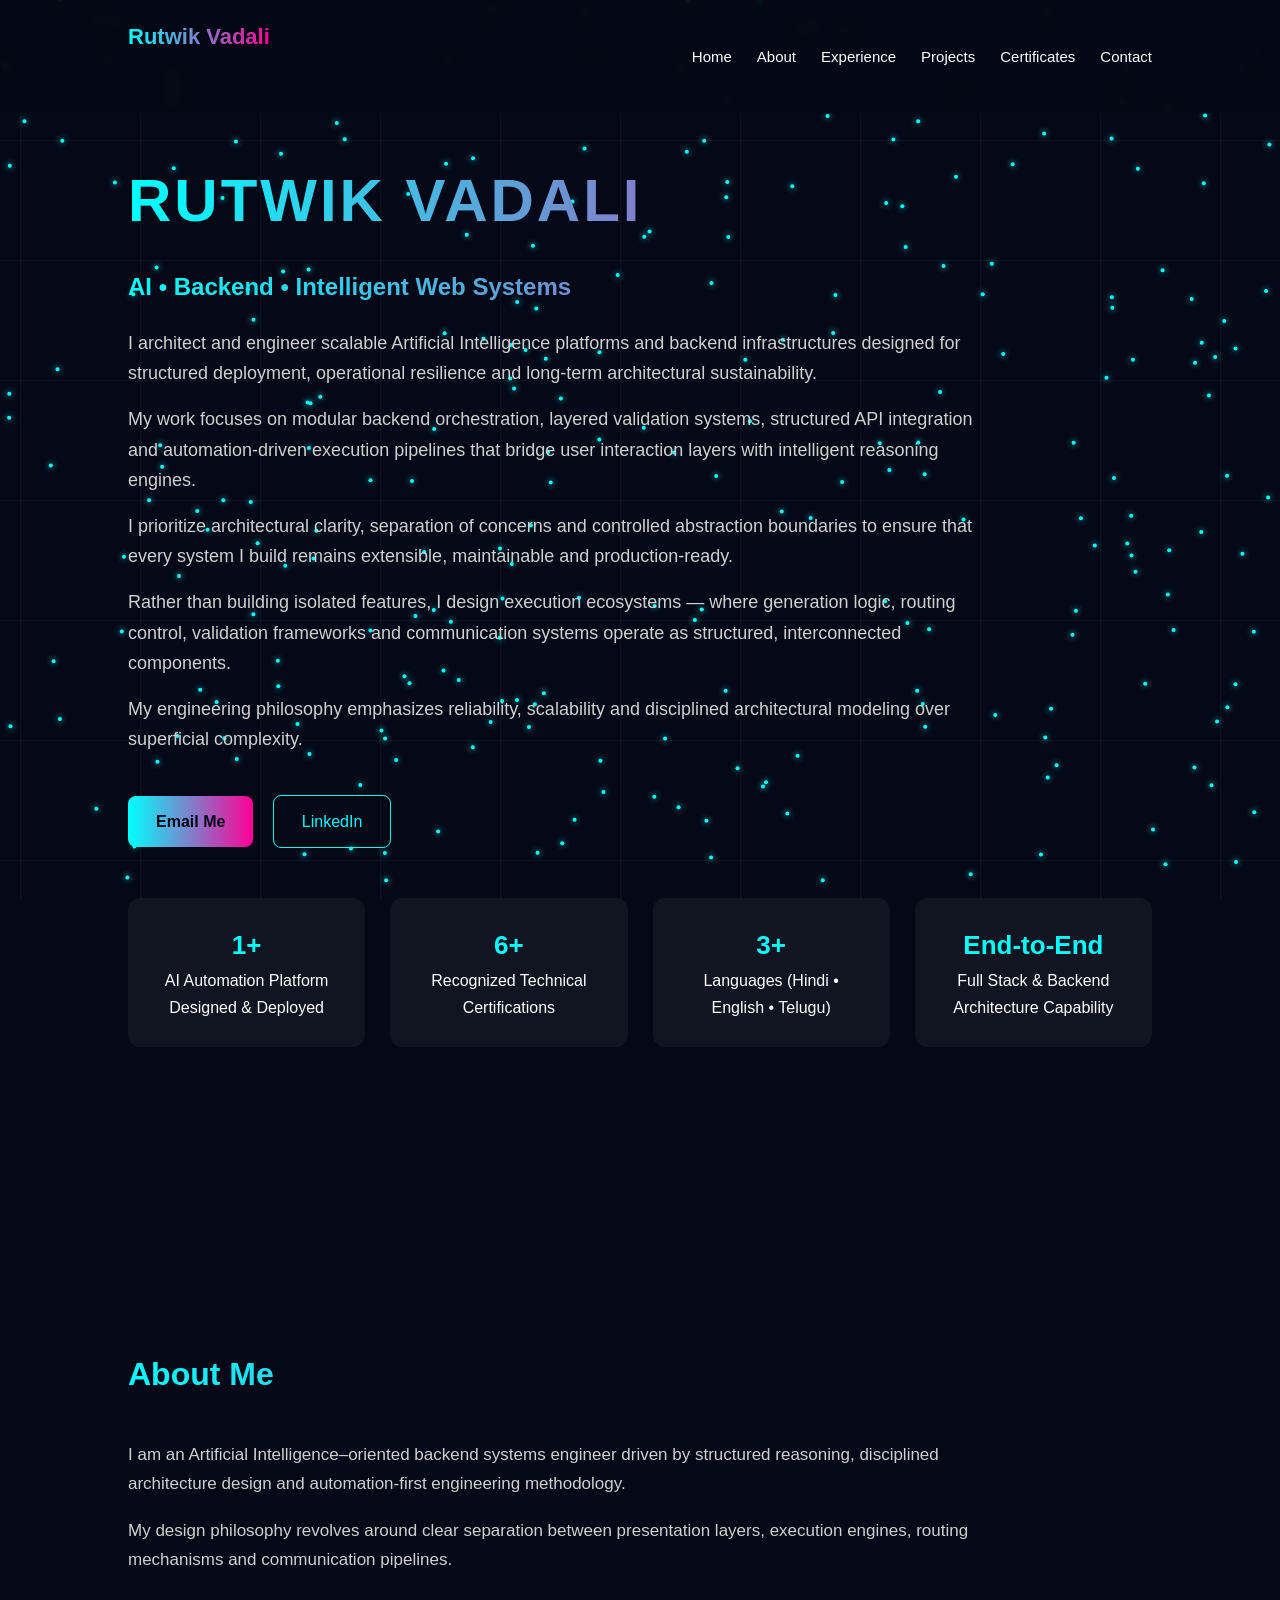
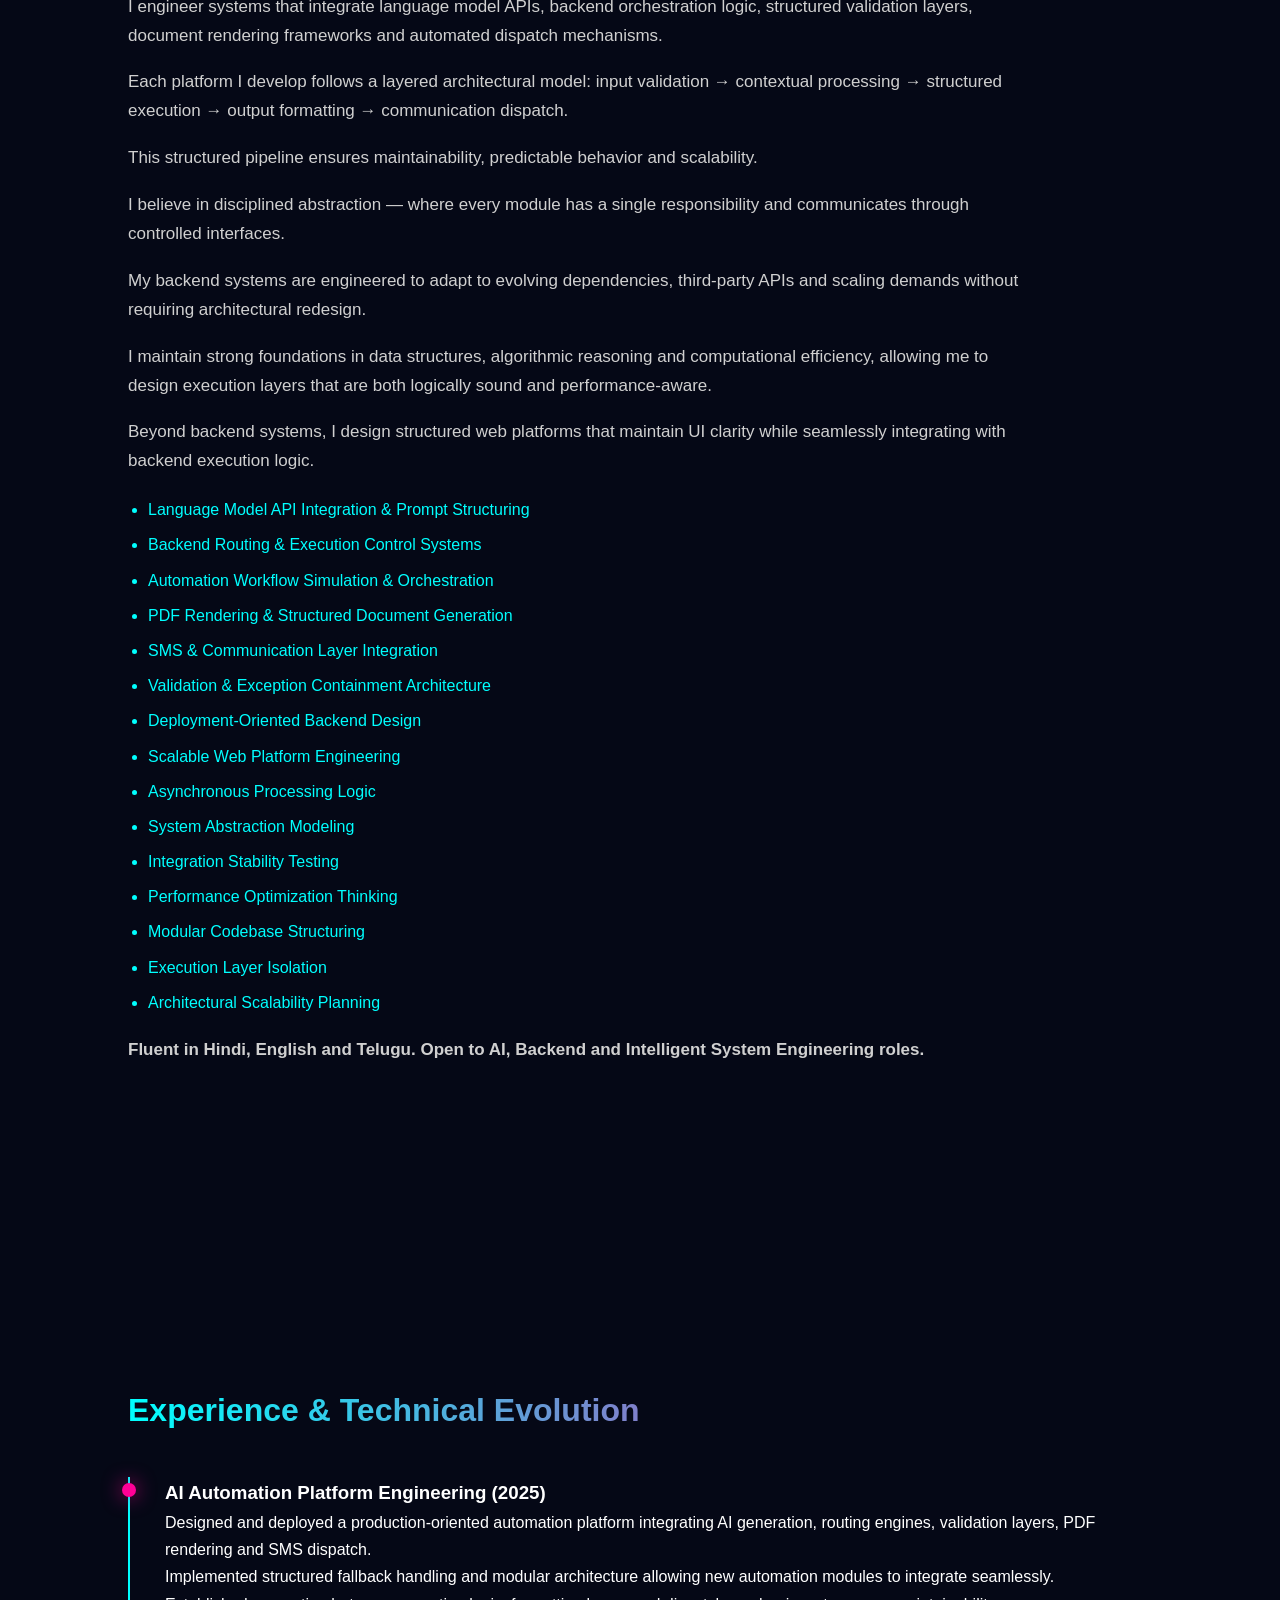
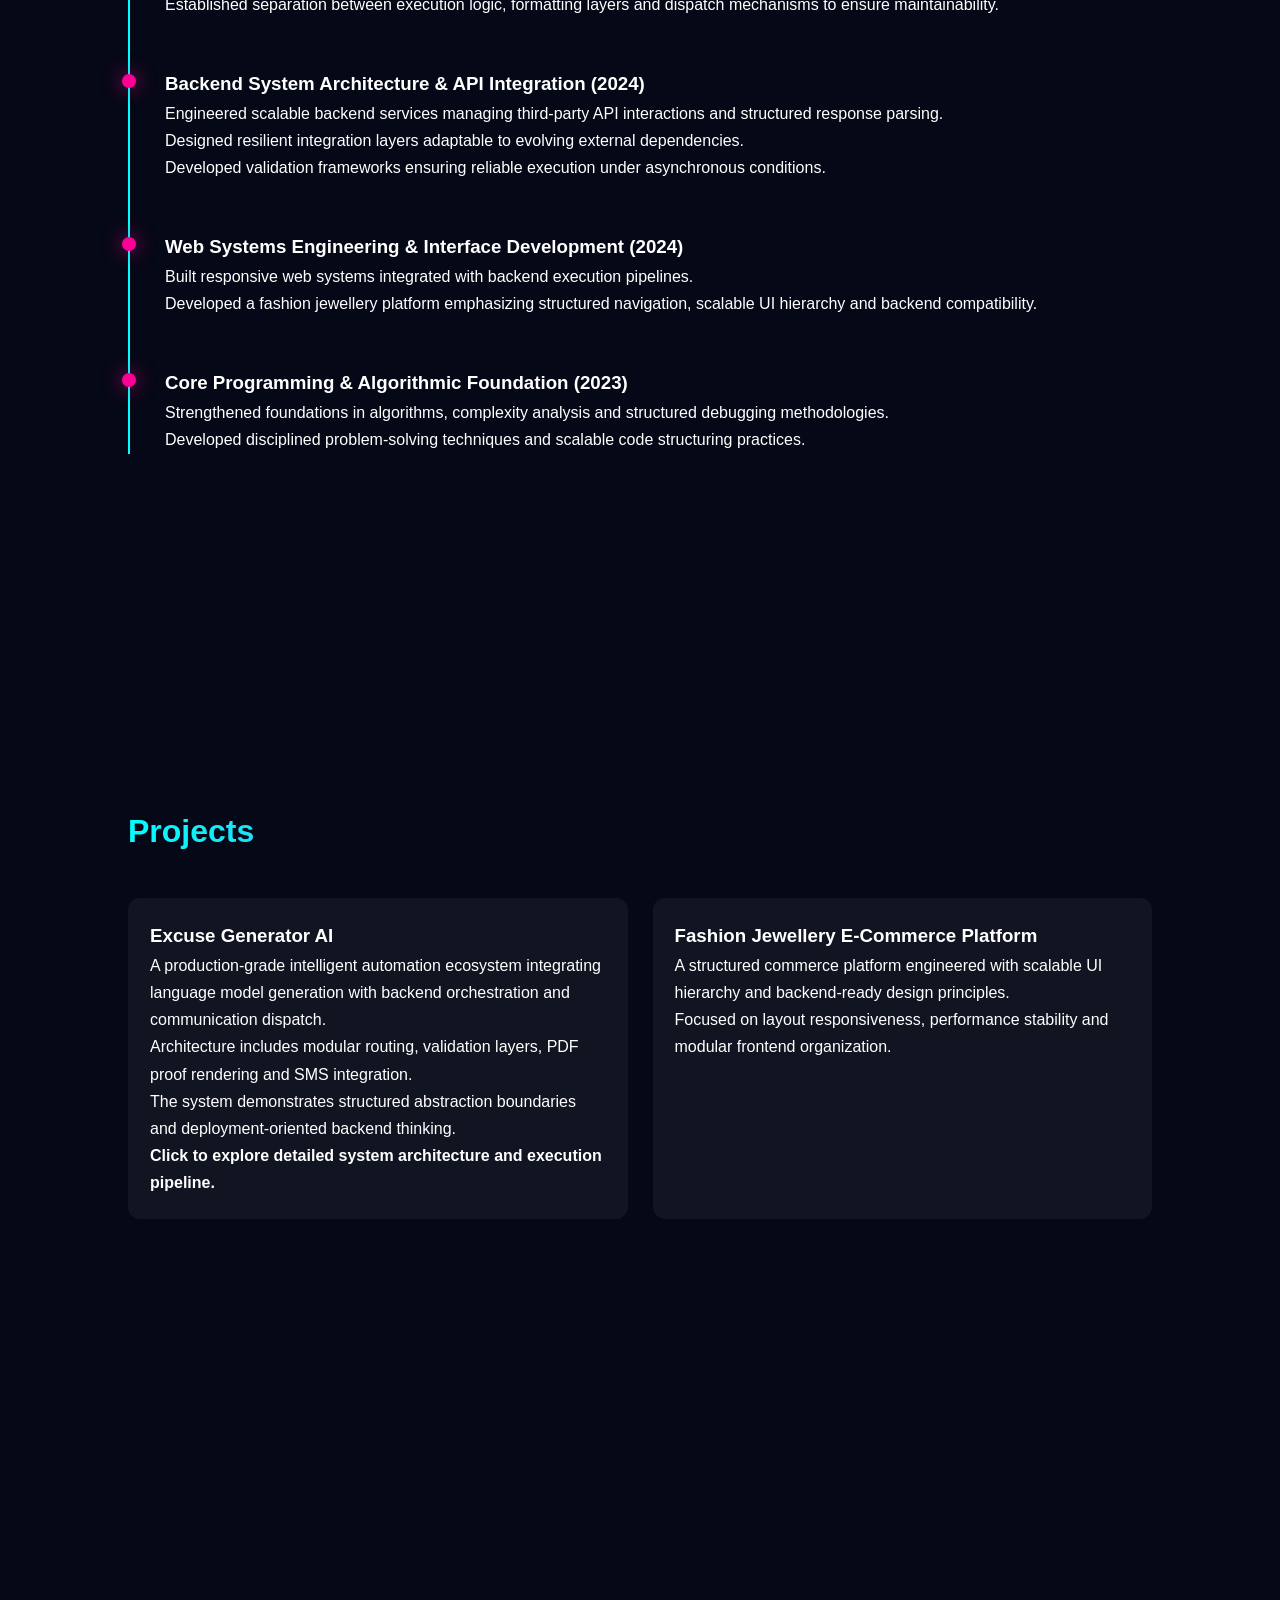
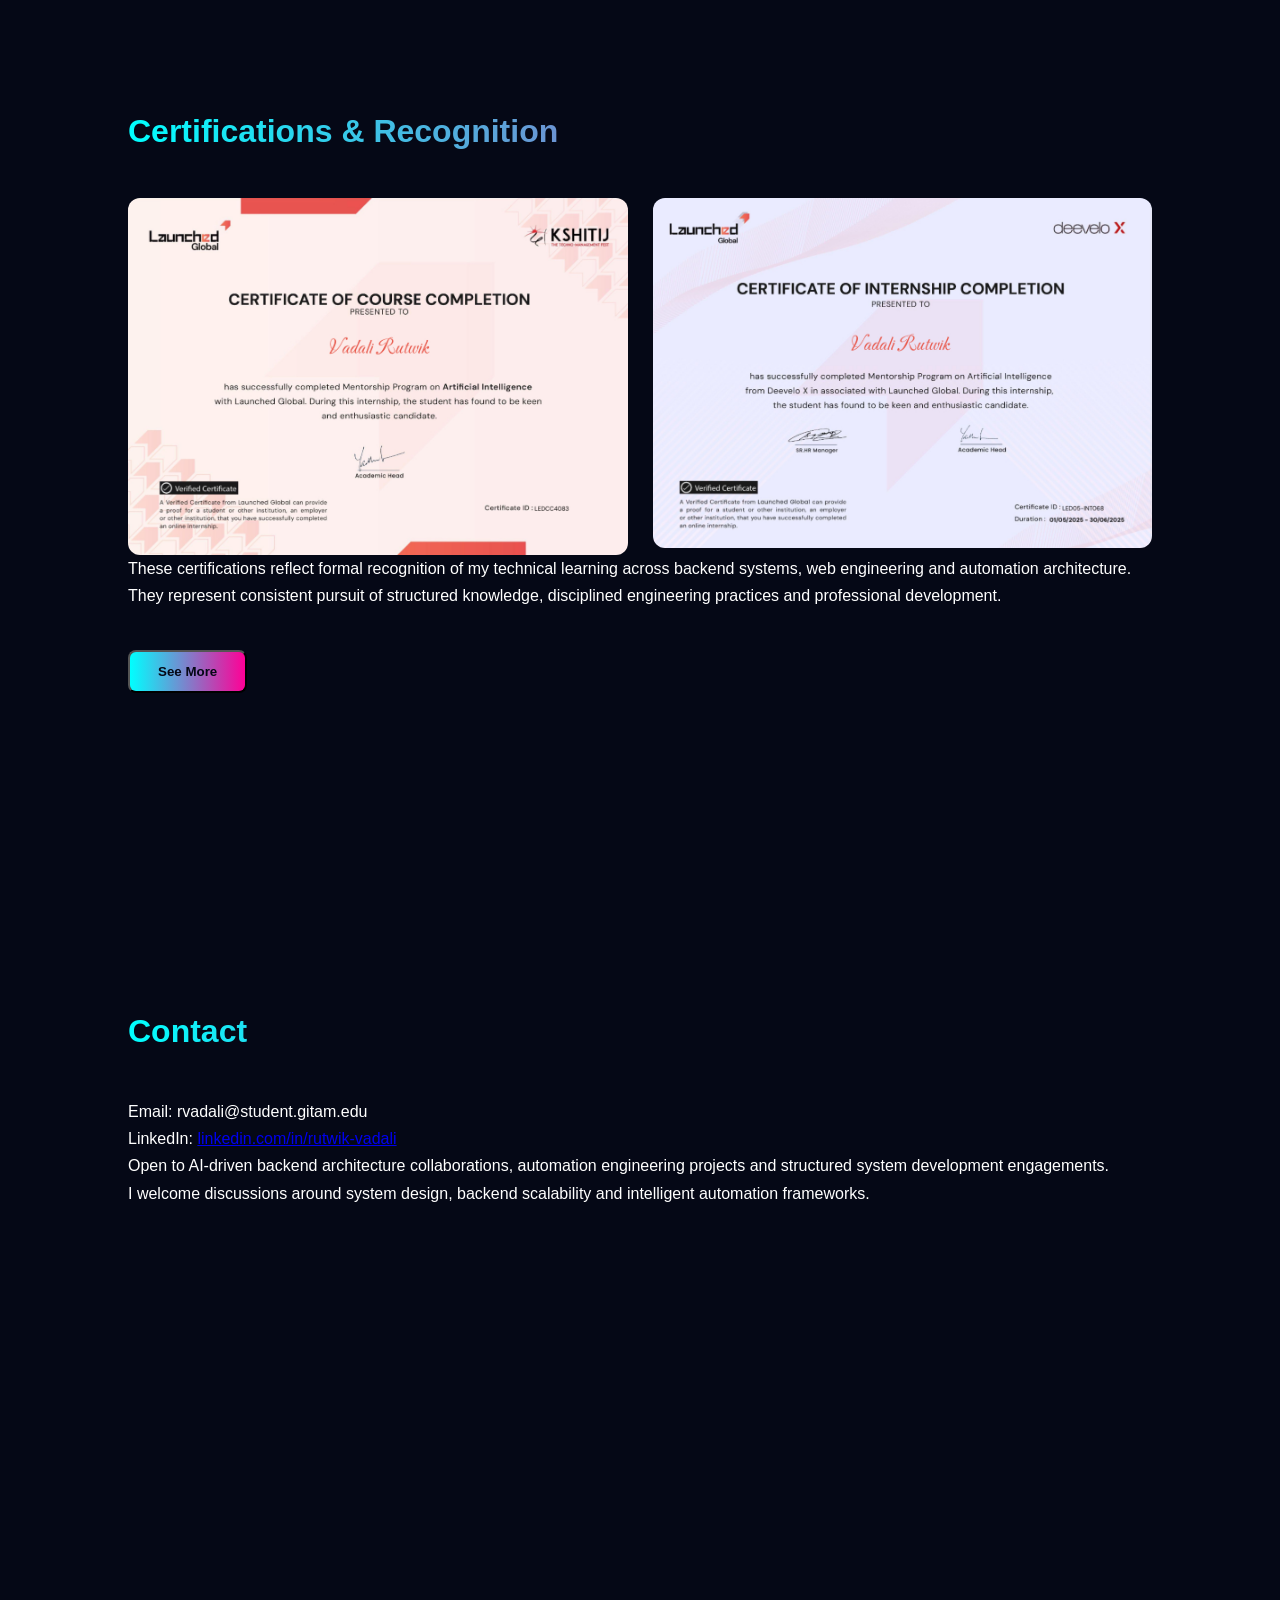
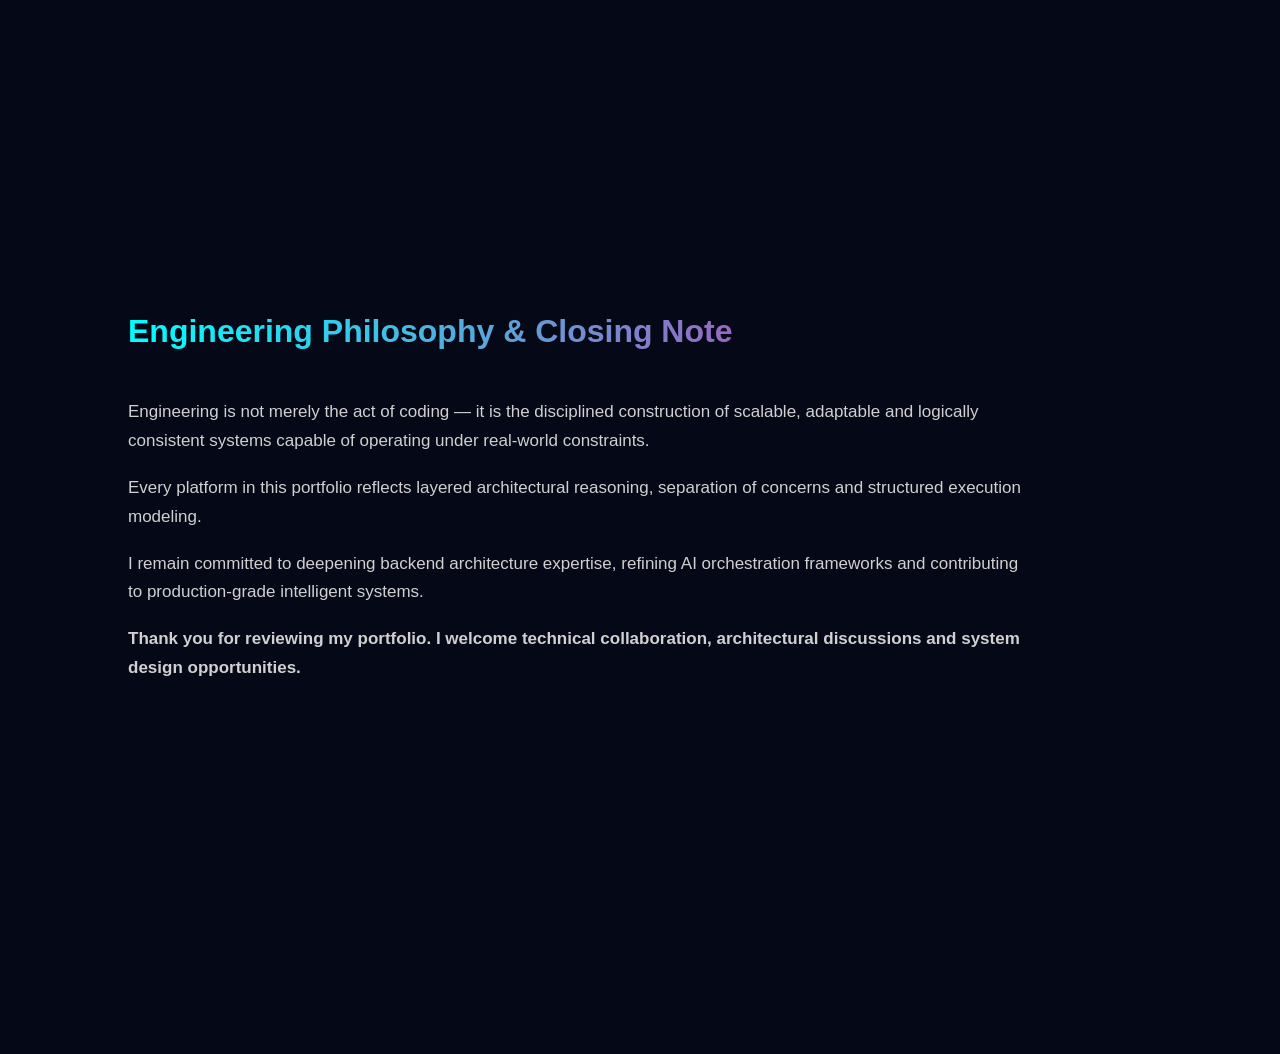
==== commit 89d87a9c: "Update index.html" ====
--- a/index.html
+++ b/index.html
@@ -1,264 +1,313 @@
 <!DOCTYPE html>
 <html>
 <head>
-  <meta charset="UTF-8">
-  <title>Rutwik Vadali | AI & Backend Systems</title>
-  <meta name="viewport" content="width=device-width, initial-scale=1.0">
-  <link rel="stylesheet" href="style.css">
+<meta charset="UTF-8">
+<title>Rutwik Vadali | AI & Backend Systems</title>
+<meta name="viewport" content="width=device-width, initial-scale=1.0">
+<link rel="stylesheet" href="style.css">
 </head>
-
 <body>
 
-<!-- ================= LOADER ================= -->
 <div id="loader">
-  <div class="loader-core"></div>
-  <div class="loader-ring"></div>
-  <div class="loader-text">
-    <h1>RUTWIK VADALI</h1>
-    <p>Initializing Intelligent Systems...</p>
-  </div>
-</div>
-
-<!-- ================= CANVAS ================= -->
+<div class="loader-core"></div>
+<div class="loader-ring"></div>
+<div class="loader-text">
+<h1>RUTWIK VADALI</h1>
+<p>Initializing Intelligent Systems...</p>
+</div>
+</div>
+
 <canvas id="bg"></canvas>
 
-<!-- ================= NAV ================= -->
 <nav>
-  <h2 class="logo">Rutwik Vadali</h2>
-  <ul>
-    <li><a href="#home">Home</a></li>
-    <li><a href="#about">About</a></li>
-    <li><a href="#experience">Experience</a></li>
-    <li><a href="#projects">Projects</a></li>
-    <li><a href="#certificates">Certificates</a></li>
-    <li><a href="#contact">Contact</a></li>
-  </ul>
+<h2 class="logo">Rutwik Vadali</h2>
+<ul>
+<li><a href="#home">Home</a></li>
+<li><a href="#about">About</a></li>
+<li><a href="#experience">Experience</a></li>
+<li><a href="#projects">Projects</a></li>
+<li><a href="#certificates">Certificates</a></li>
+<li><a href="#contact">Contact</a></li>
+</ul>
 </nav>
 
-<!-- ================= HERO ================= -->
 <section class="section hero" id="home">
-
-  <h1 class="main-name">RUTWIK VADALI</h1>
-  <h2 class="sub-tagline">AI • Backend • Intelligent Web Systems</h2>
-
-  <p class="hero-desc">
-    Engineering scalable Artificial Intelligence architectures,
-    backend infrastructures and automation-driven systems designed
-    for structured deployment and real-world execution.
-  </p>
-
-  <p class="hero-desc">
-    Specialized in intelligent workflow automation, modular backend
-    design, cloud API integrations and high-performance system
-    orchestration for production-grade platforms.
-  </p>
-
-  <div class="hero-buttons">
-    <a href="mailto:rvadali@student.gitam.edu" class="btn-primary">Email Me</a>
-    <a href="https://www.linkedin.com/in/rutwik-vadali/" target="_blank" class="btn-secondary">LinkedIn</a>
-  </div>
-
-  <div class="hero-stats">
-    <div class="stat-box">
-      <h3>1+</h3>
-      <p>Production AI Platform</p>
-    </div>
-    <div class="stat-box">
-      <h3>Multiple</h3>
-      <p>Technical Certifications</p>
-    </div>
-    <div class="stat-box">
-      <h3>3</h3>
-      <p>Languages (Hindi • English • Telugu)</p>
-    </div>
-    <div class="stat-box">
-      <h3>End-to-End</h3>
-      <p>System Engineering Capability</p>
-    </div>
-  </div>
-
-</section>
-
-<!-- ================= ABOUT ================= -->
+<h1 class="main-name">RUTWIK VADALI</h1>
+<h2 class="sub-tagline">AI • Backend • Intelligent Web Systems</h2>
+
+<p class="hero-desc">
+I architect and engineer scalable Artificial Intelligence platforms and backend infrastructures designed for structured deployment, operational resilience and long-term architectural sustainability.
+</p>
+
+<p class="hero-desc">
+My work focuses on modular backend orchestration, layered validation systems, structured API integration and automation-driven execution pipelines that bridge user interaction layers with intelligent reasoning engines.
+</p>
+
+<p class="hero-desc">
+I prioritize architectural clarity, separation of concerns and controlled abstraction boundaries to ensure that every system I build remains extensible, maintainable and production-ready.
+</p>
+
+<p class="hero-desc">
+Rather than building isolated features, I design execution ecosystems — where generation logic, routing control, validation frameworks and communication systems operate as structured, interconnected components.
+</p>
+
+<p class="hero-desc">
+My engineering philosophy emphasizes reliability, scalability and disciplined architectural modeling over superficial complexity.
+</p>
+
+<div class="hero-buttons">
+<a href="mailto:rvadali@student.gitam.edu" class="btn-primary">Email Me</a>
+<a href="https://www.linkedin.com/in/rutwik-vadali/" target="_blank" class="btn-secondary">LinkedIn</a>
+</div>
+
+<div class="hero-stats">
+<div class="stat-box"><h3>1+</h3><p>AI Automation Platform Designed & Deployed</p></div>
+<div class="stat-box"><h3>6+</h3><p>Recognized Technical Certifications</p></div>
+<div class="stat-box"><h3>3</h3><p>Languages (Hindi • English • Telugu)</p></div>
+<div class="stat-box"><h3>End-to-End</h3><p>Full Stack & Backend Architecture Capability</p></div>
+</div>
+</section>
+
 <section class="section" id="about">
-
-  <h2>About Me</h2>
-
-  <div class="about-container">
-
-    <p>
-      I am an AI-focused backend developer driven by structured engineering,
-      intelligent automation and scalable architecture design.
-    </p>
-
-    <p>
-      My work focuses on building modular systems that integrate Artificial Intelligence
-      with backend orchestration layers, enabling complete automation workflows.
-    </p>
-
-    <p>
-      I actively design platforms that combine:
-      language model APIs, structured routing systems,
-      automated document generation engines and communication pipelines.
-    </p>
-
-    <ul class="about-list">
-      <li>Language Model API Integration</li>
-      <li>Backend Routing & Execution Logic</li>
-      <li>Automation Pipeline Engineering</li>
-      <li>PDF & Document Generation Systems</li>
-      <li>SMS Workflow Automation</li>
-      <li>Responsive Web Development</li>
-    </ul>
-
-    <p>
-      Alongside AI & backend engineering, I have strong interest in
-      modern web development — designing structured, scalable and
-      interactive platforms that seamlessly connect frontend and backend systems.
-    </p>
-
-    <p class="highlight">
-      Fluent in Hindi, English and Telugu. Open to AI, Backend and Web Development opportunities.
-    </p>
-
-  </div>
-
-</section>
-
-<!-- ================= EXPERIENCE ================= -->
+<h2>About Me</h2>
+<div class="about-container">
+
+<p>
+I am an Artificial Intelligence–oriented backend systems engineer driven by structured reasoning, disciplined architecture design and automation-first engineering methodology.
+</p>
+
+<p>
+My design philosophy revolves around clear separation between presentation layers, execution engines, routing mechanisms and communication pipelines.
+</p>
+
+<p>
+I engineer systems that integrate language model APIs, backend orchestration logic, structured validation layers, document rendering frameworks and automated dispatch mechanisms.
+</p>
+
+<p>
+Each platform I develop follows a layered architectural model:
+input validation → contextual processing → structured execution → output formatting → communication dispatch.
+</p>
+
+<p>
+This structured pipeline ensures maintainability, predictable behavior and scalability.
+</p>
+
+<p>
+I believe in disciplined abstraction — where every module has a single responsibility and communicates through controlled interfaces.
+</p>
+
+<p>
+My backend systems are engineered to adapt to evolving dependencies, third-party APIs and scaling demands without requiring architectural redesign.
+</p>
+
+<p>
+I maintain strong foundations in data structures, algorithmic reasoning and computational efficiency, allowing me to design execution layers that are both logically sound and performance-aware.
+</p>
+
+<p>
+Beyond backend systems, I design structured web platforms that maintain UI clarity while seamlessly integrating with backend execution logic.
+</p>
+
+<ul class="about-list">
+<li>Language Model API Integration & Prompt Structuring</li>
+<li>Backend Routing & Execution Control Systems</li>
+<li>Automation Workflow Simulation & Orchestration</li>
+<li>PDF Rendering & Structured Document Generation</li>
+<li>SMS & Communication Layer Integration</li>
+<li>Validation & Exception Containment Architecture</li>
+<li>Deployment-Oriented Backend Design</li>
+<li>Scalable Web Platform Engineering</li>
+<li>Asynchronous Processing Logic</li>
+<li>System Abstraction Modeling</li>
+<li>Integration Stability Testing</li>
+<li>Performance Optimization Thinking</li>
+<li>Modular Codebase Structuring</li>
+<li>Execution Layer Isolation</li>
+<li>Architectural Scalability Planning</li>
+</ul>
+
+<p class="highlight">
+Fluent in Hindi, English and Telugu. Open to AI, Backend and Intelligent System Engineering roles.
+</p>
+
+</div>
+</section>
+
 <section class="section" id="experience">
-
-  <h2>Experience & Technical Evolution</h2>
-
-  <div class="timeline">
-
-    <div class="timeline-item">
-      <h3>AI Automation Platform Engineering (2025)</h3>
-      <p>
-        Architected and implemented an AI-powered automation platform
-        integrating content generation, backend routing, PDF document
-        rendering and SMS delivery pipelines.
-      </p>
-      <p>
-        Designed modular backend architecture separating execution layers,
-        ensuring scalability, maintainability and production readiness.
-      </p>
-    </div>
-
-    <div class="timeline-item">
-      <h3>Backend System Architecture & API Integration (2024)</h3>
-      <p>
-        Built scalable backend services handling API communication,
-        workflow execution logic and intelligent request processing.
-      </p>
-      <p>
-        Emphasized clean code organization, modular separation and
-        performance-aware backend engineering.
-      </p>
-    </div>
-
-    <div class="timeline-item">
-      <h3>Web Systems Engineering & Interface Development (2024)</h3>
-      <p>
-        Developed responsive web platforms integrated with backend systems,
-        ensuring structured UI hierarchy and seamless user interaction.
-      </p>
-      <p>
-        Designed and delivered a fashion jewellery website which led to recruitment
-        for web design contribution based on system and interface capabilities.
-      </p>
-    </div>
-
-    <div class="timeline-item">
-      <h3>Core Programming & Algorithmic Foundation (2023)</h3>
-      <p>
-        Strengthened foundations in data structures, algorithms,
-        computational logic and system design principles.
-      </p>
-      <p>
-        Built strong understanding of scalable problem-solving and
-        performance optimization strategies.
-      </p>
-    </div>
-
-  </div>
-
-</section>
-
-<!-- ================= PROJECTS ================= -->
+<h2>Experience & Technical Evolution</h2>
+<div class="timeline">
+
+<div class="timeline-item">
+<h3>AI Automation Platform Engineering (2025)</h3>
+<p>
+Designed and deployed a production-oriented automation platform integrating AI generation, routing engines, validation layers, PDF rendering and SMS dispatch.
+</p>
+<p>
+Implemented structured fallback handling and modular architecture allowing new automation modules to integrate seamlessly.
+</p>
+<p>
+Established separation between execution logic, formatting layers and dispatch mechanisms to ensure maintainability.
+</p>
+</div>
+
+<div class="timeline-item">
+<h3>Backend System Architecture & API Integration (2024)</h3>
+<p>
+Engineered scalable backend services managing third-party API interactions and structured response parsing.
+</p>
+<p>
+Designed resilient integration layers adaptable to evolving external dependencies.
+</p>
+<p>
+Developed validation frameworks ensuring reliable execution under asynchronous conditions.
+</p>
+</div>
+
+<div class="timeline-item">
+<h3>Web Systems Engineering & Interface Development (2024)</h3>
+<p>
+Built responsive web systems integrated with backend execution pipelines.
+</p>
+<p>
+Developed a fashion jewellery platform emphasizing structured navigation, scalable UI hierarchy and backend compatibility.
+</p>
+</div>
+
+<div class="timeline-item">
+<h3>Core Programming & Algorithmic Foundation (2023)</h3>
+<p>
+Strengthened foundations in algorithms, complexity analysis and structured debugging methodologies.
+</p>
+<p>
+Developed disciplined problem-solving techniques and scalable code structuring practices.
+</p>
+</div>
+
+</div>
+</section>
+
 <section class="section" id="projects">
-
-  <h2>Projects</h2>
-
-  <div class="project-grid">
-
-    <div class="card" data-project="excuse">
-      <h3>Excuse Generator AI</h3>
-      <p>
-        Intelligent automation platform integrating AI content generation,
-        backend orchestration, PDF proof creation and SMS workflow delivery.
-      </p>
-      <p><strong>Click to explore full system architecture.</strong></p>
-    </div>
-
-    <div class="card">
-      <h3>Fashion Jewellery E-Commerce Website</h3>
-      <p>
-        Designed and developed a modern fashion jewellery website featuring
-        elegant product presentation, optimized browsing flow and
-        responsive structured layout.
-      </p>
-      <p>
-        This project led to recruitment for web design contribution.
-      </p>
-    </div>
-
-  </div>
-
-</section>
-
-<!-- ================= CERTIFICATES ================= -->
+<h2>Projects</h2>
+<div class="project-grid">
+
+<div class="card" data-project="excuse">
+<h3>Excuse Generator AI</h3>
+<p>
+A production-grade intelligent automation ecosystem integrating language model generation with backend orchestration and communication dispatch.
+</p>
+<p>
+Architecture includes modular routing, validation layers, PDF proof rendering and SMS integration.
+</p>
+<p>
+The system demonstrates structured abstraction boundaries and deployment-oriented backend thinking.
+</p>
+<p><strong>Click to explore detailed system architecture and execution pipeline.</strong></p>
+</div>
+
+<div class="card">
+<h3>Fashion Jewellery E-Commerce Platform</h3>
+<p>
+A structured commerce platform engineered with scalable UI hierarchy and backend-ready design principles.
+</p>
+<p>
+Focused on layout responsiveness, performance stability and modular frontend organization.
+</p>
+</div>
+
+</div>
+</section>
+
 <section class="section" id="certificates">
-
-  <h2>Certifications & Recognition</h2>
-
-  <div class="cert-grid">
-    <img src="deveelo1.png" class="cert-img">
-    <img src="deveelo2.png" class="cert-img">
-  </div>
-
-</section>
-
-<!-- ================= CONTACT ================= -->
+<h2>Certifications & Recognition</h2>
+<div class="cert-grid">
+<img src="deveelo1.png" class="cert-img">
+<img src="deveelo2.png" class="cert-img">
+</div>
+
+<p>
+These certifications reflect formal recognition of my technical learning across backend systems, web engineering and automation architecture.
+</p>
+
+<p>
+They represent consistent pursuit of structured knowledge, disciplined engineering practices and professional development.
+</p>
+
+<div style="margin-top:40px;">
+<button class="btn-primary" id="openCertificatesPage">See More</button>
+</div>
+</section>
+
+<div id="certificatesPage" class="projectView">
+<span id="closeCertificatesPage">✕</span>
+<div class="projectContent">
+<h2>All Certifications</h2>
+<div class="project-images">
+<img src="deveelo1.png" class="cert-img">
+<img src="deveelo2.png" class="cert-img">
+<img src="Cert1.png" class="cert-img">
+<img src="Cert2.png" class="cert-img">
+<img src="Cert3.png" class="cert-img">
+<img src="Cert4.png" class="cert-img">
+</div>
+<p>
+Each certification represents structured coursework and evaluation in relevant technical domains.
+</p>
+</div>
+</div>
+
 <section class="section" id="contact">
-
-  <h2>Contact</h2>
-
-  <p>Email: rvadali@student.gitam.edu</p>
-
-  <p>
-    LinkedIn:
-    <a href="https://www.linkedin.com/in/rutwik-vadali/" target="_blank">
-      linkedin.com/in/rutwik-vadali
-    </a>
-  </p>
-
-</section>
-
-<!-- ================= PROJECT MODAL ================= -->
+<h2>Contact</h2>
+<p>Email: rvadali@student.gitam.edu</p>
+<p>
+LinkedIn:
+<a href="https://www.linkedin.com/in/rutwik-vadali/" target="_blank">
+linkedin.com/in/rutwik-vadali
+</a>
+</p>
+<p>
+Open to AI-driven backend architecture collaborations, automation engineering projects and structured system development engagements.
+</p>
+<p>
+I welcome discussions around system design, backend scalability and intelligent automation frameworks.
+</p>
+</section>
+
+<section class="section" id="endnote">
+<h2>Engineering Philosophy & Closing Note</h2>
+<div class="about-container">
+
+<p>
+Engineering is not merely the act of coding — it is the disciplined construction of scalable, adaptable and logically consistent systems capable of operating under real-world constraints.
+</p>
+
+<p>
+Every platform in this portfolio reflects layered architectural reasoning, separation of concerns and structured execution modeling.
+</p>
+
+<p>
+I remain committed to deepening backend architecture expertise, refining AI orchestration frameworks and contributing to production-grade intelligent systems.
+</p>
+
+<p class="highlight">
+Thank you for reviewing my portfolio. I welcome technical collaboration, architectural discussions and system design opportunities.
+</p>
+
+</div>
+</section>
+
 <div id="projectView" class="projectView">
-  <span id="closeProject">✕</span>
-  <div class="projectContent">
-    <h2 id="projectTitle"></h2>
-    <p id="projectDesc"></p>
-    <div id="projectImages" class="project-images"></div>
-  </div>
-</div>
-
-<!-- ================= IMAGE POPUP ================= -->
+<span id="closeProject">✕</span>
+<div class="projectContent">
+<h2 id="projectTitle"></h2>
+<p id="projectDesc"></p>
+<div id="projectImages" class="project-images"></div>
+</div>
+</div>
+
 <div id="imageModal" class="imageModal">
-  <span id="closeImage">✕</span>
-  <img id="modalImg">
+<span id="closeImage">✕</span>
+<img id="modalImg">
 </div>
 
 <script src="script.js"></script>
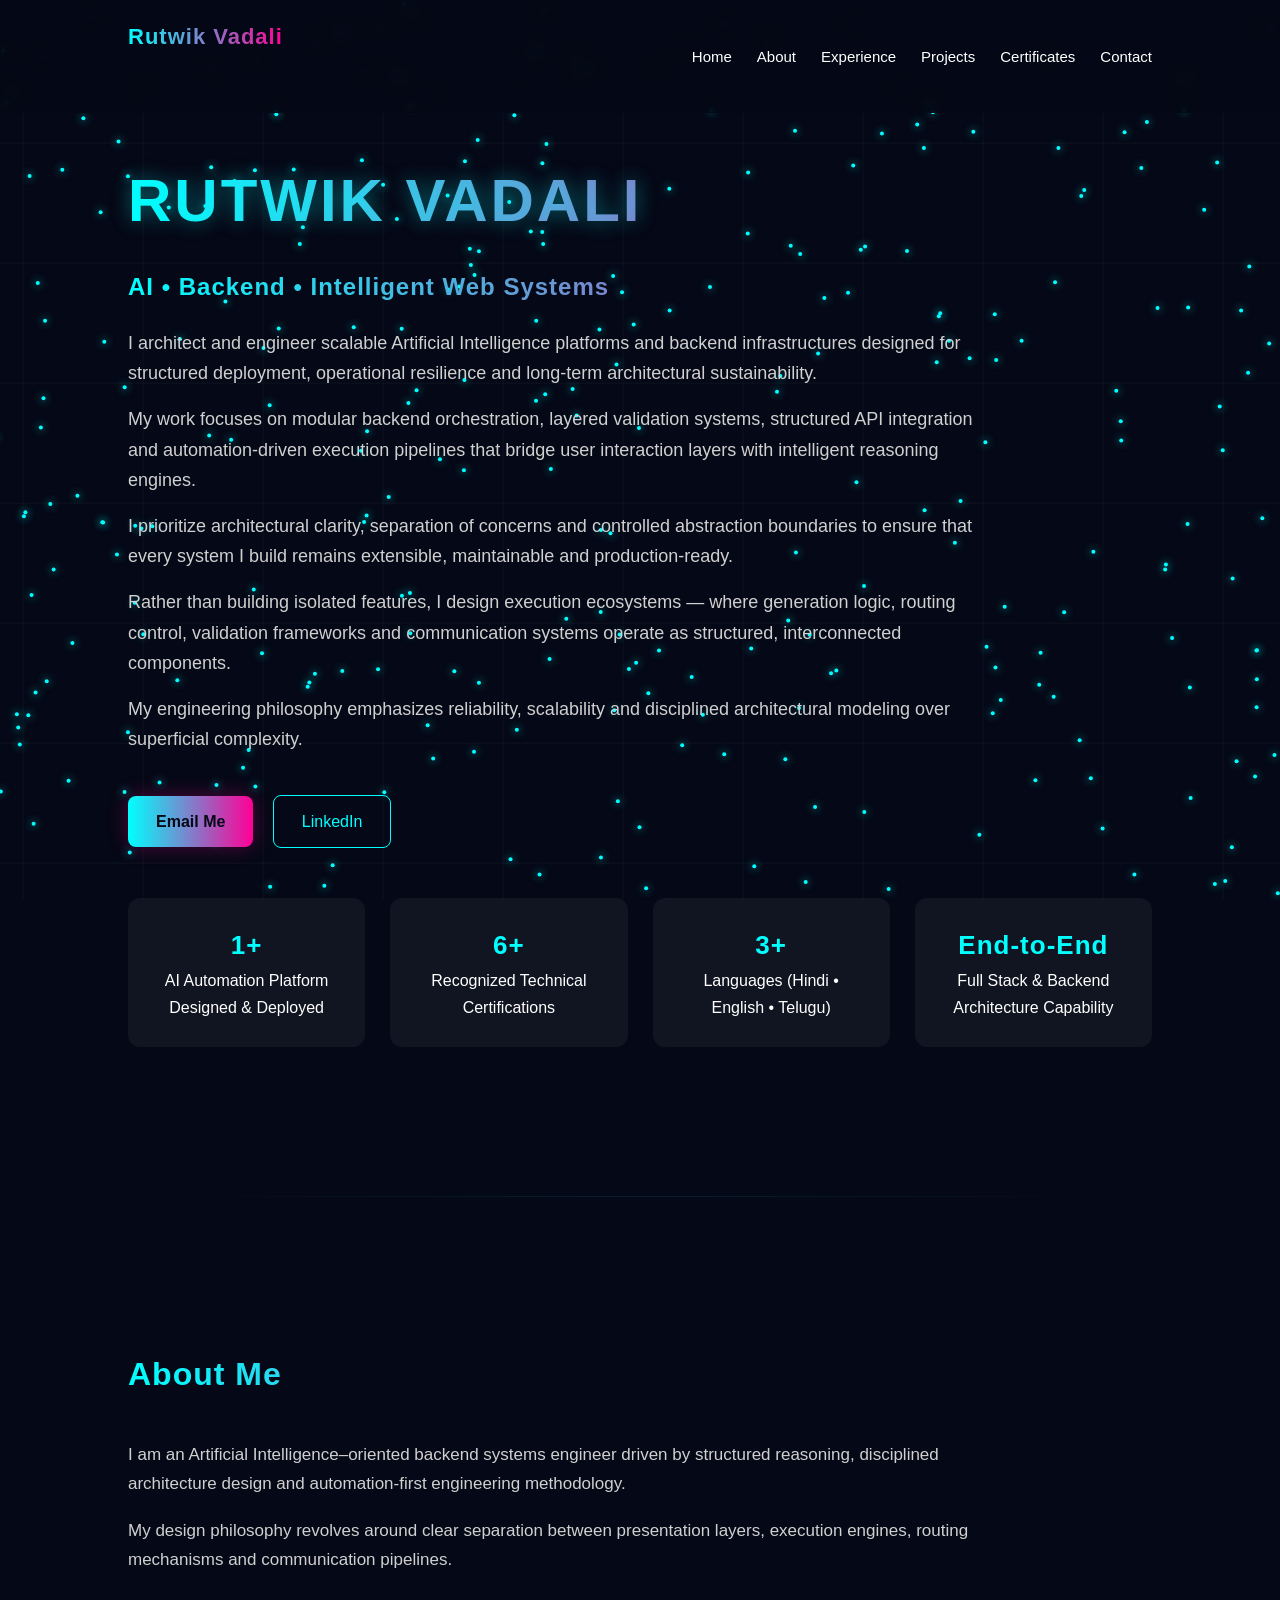
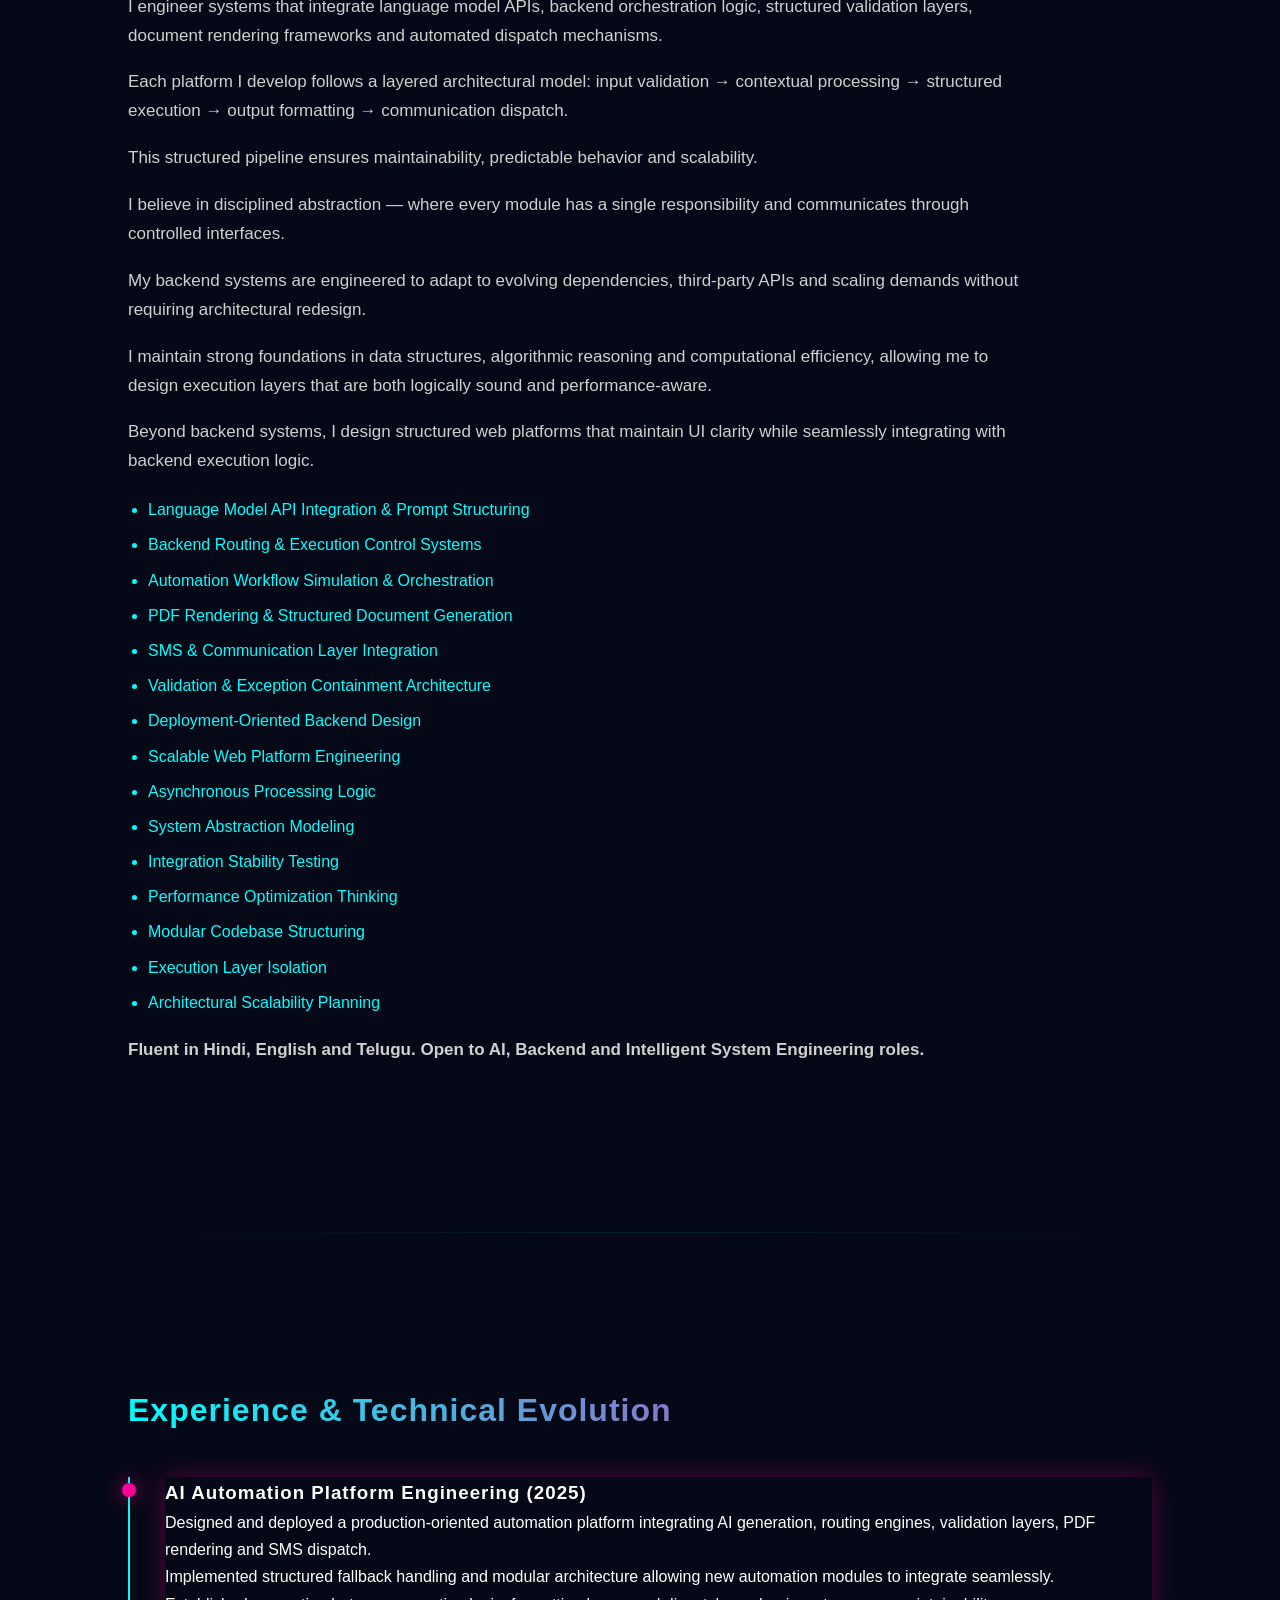
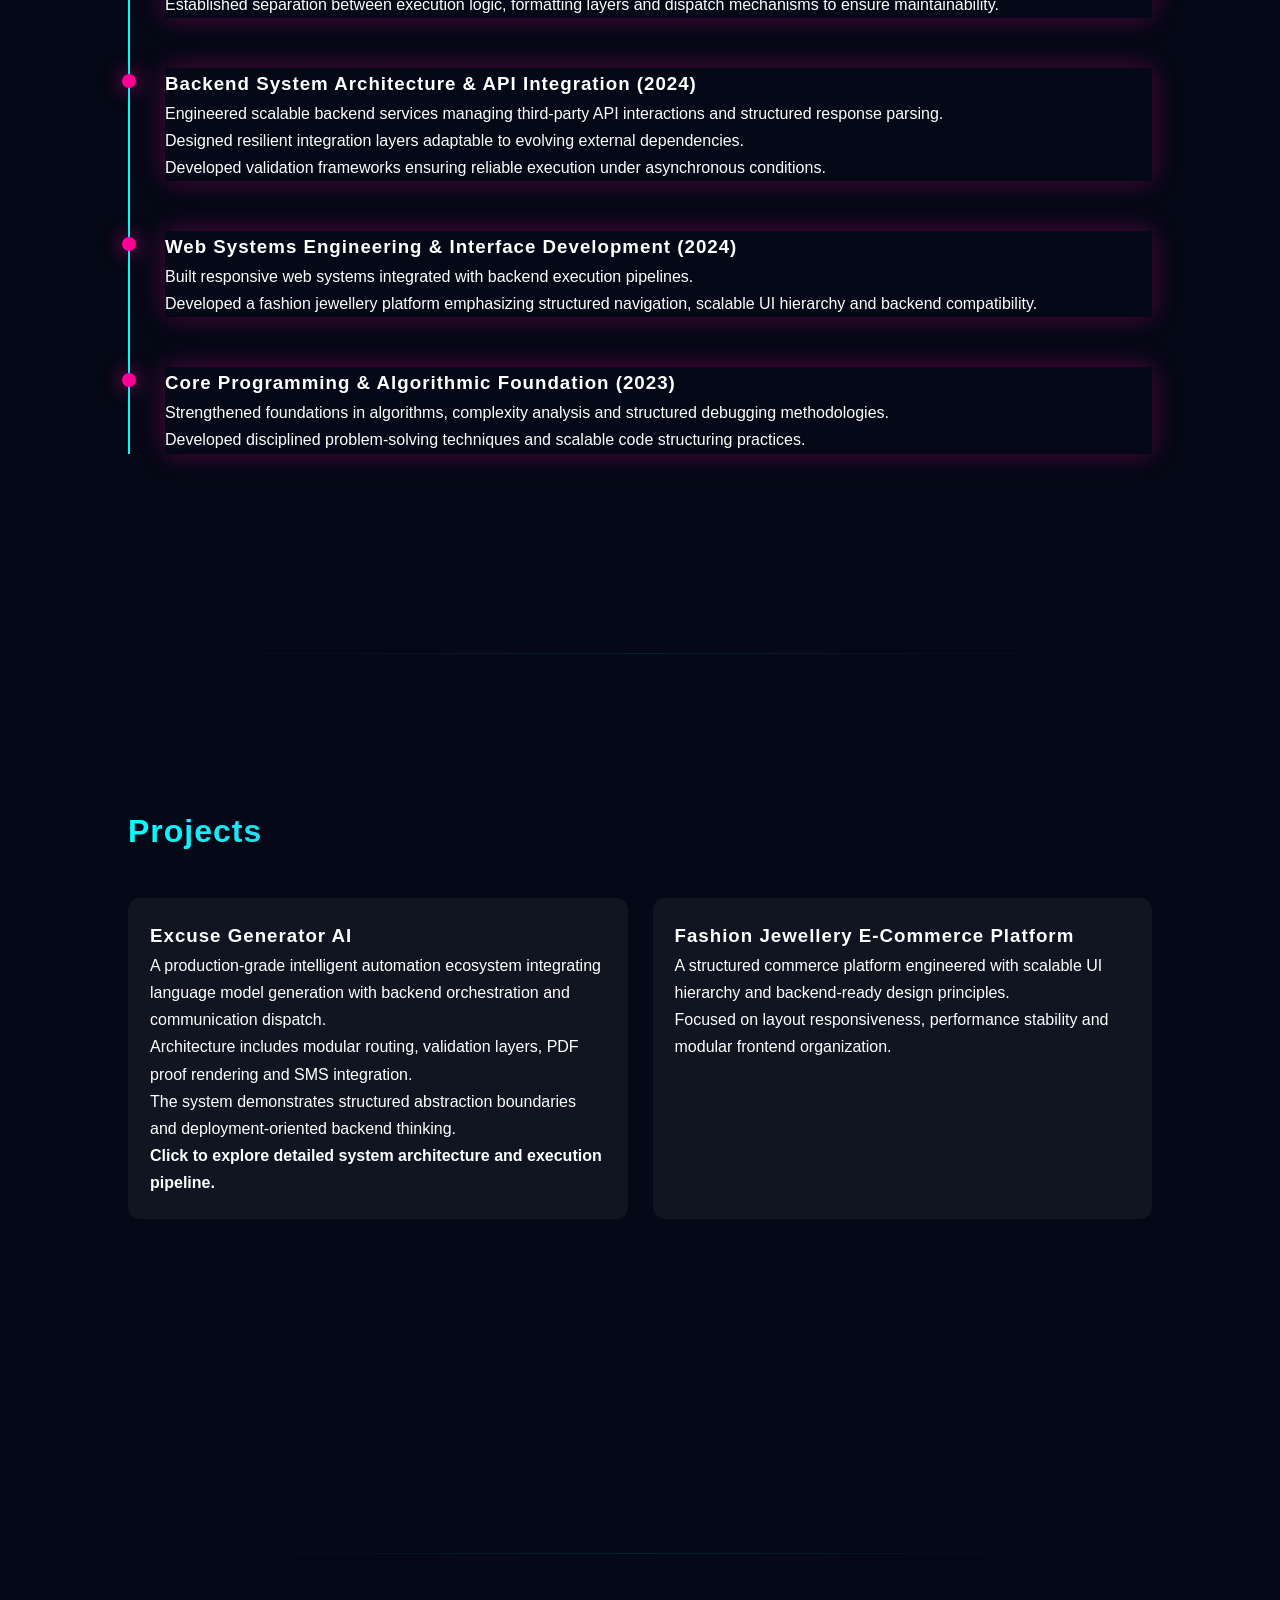
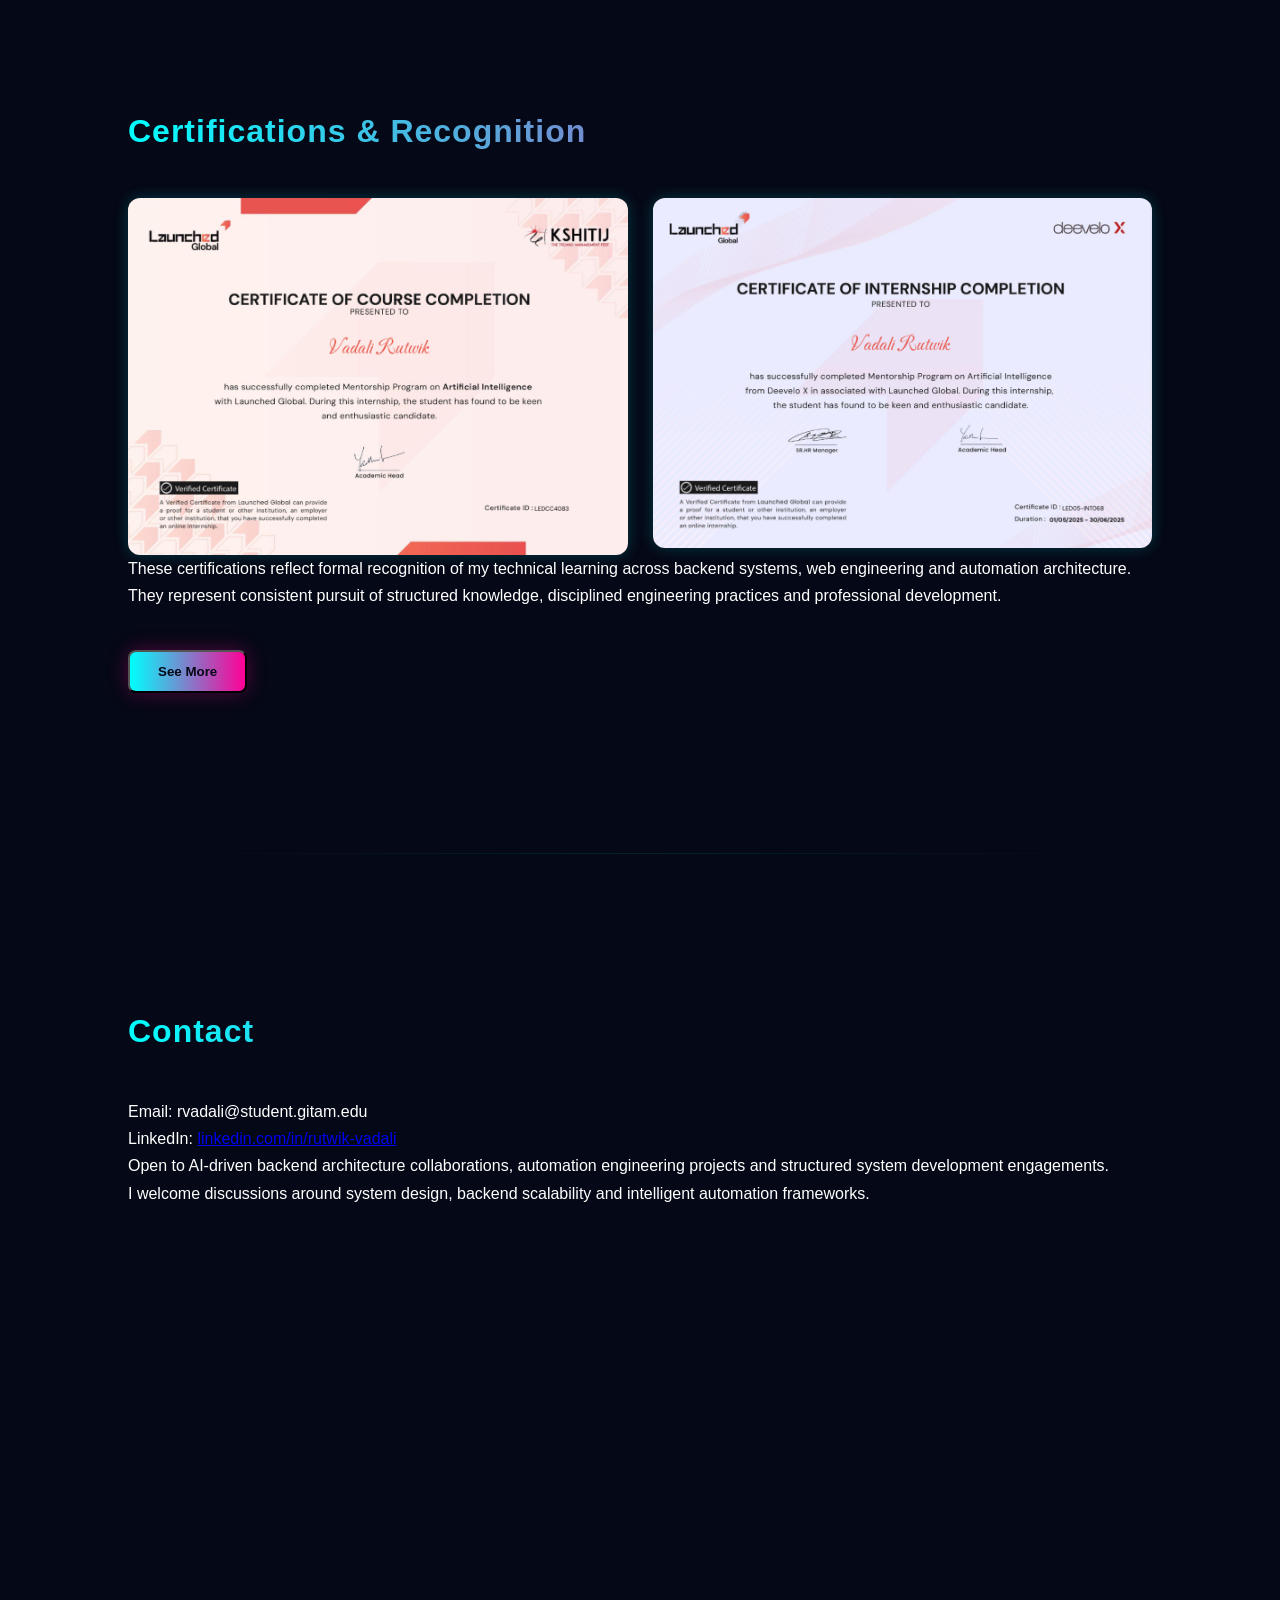
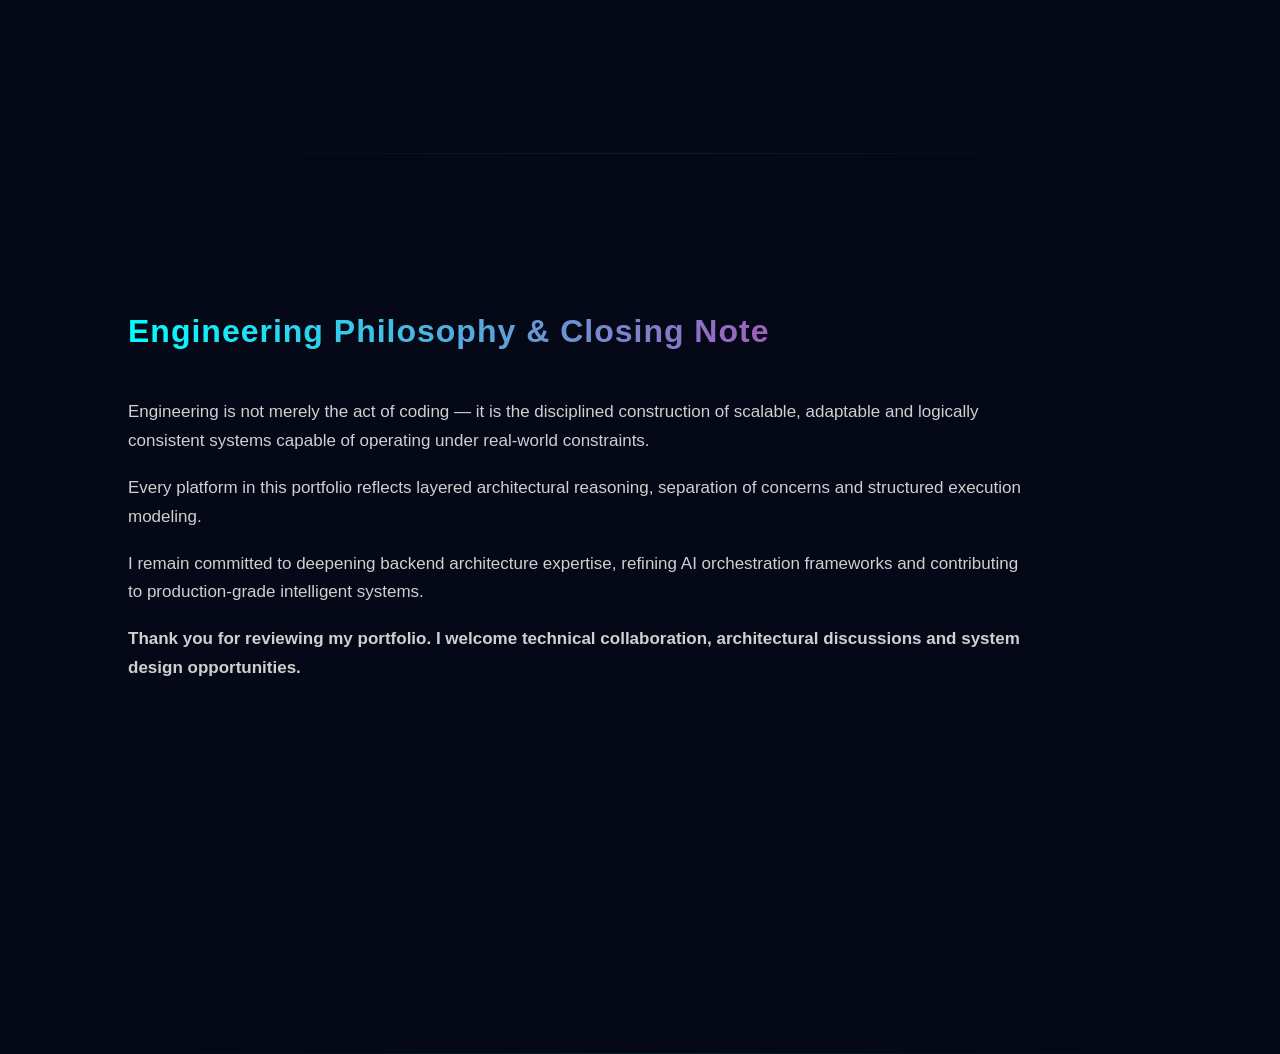
==== commit 92d732fe: "Fix HTML formatting and structure" ====
--- a/index.html
+++ b/index.html
@@ -71,40 +71,31 @@
 <section class="section" id="about">
 <h2>About Me</h2>
 <div class="about-container">
-
 <p>
 I am an Artificial Intelligence–oriented backend systems engineer driven by structured reasoning, disciplined architecture design and automation-first engineering methodology.
 </p>
-
 <p>
 My design philosophy revolves around clear separation between presentation layers, execution engines, routing mechanisms and communication pipelines.
 </p>
-
 <p>
 I engineer systems that integrate language model APIs, backend orchestration logic, structured validation layers, document rendering frameworks and automated dispatch mechanisms.
 </p>
-
 <p>
 Each platform I develop follows a layered architectural model:
 input validation → contextual processing → structured execution → output formatting → communication dispatch.
 </p>
-
 <p>
 This structured pipeline ensures maintainability, predictable behavior and scalability.
 </p>
-
 <p>
 I believe in disciplined abstraction — where every module has a single responsibility and communicates through controlled interfaces.
 </p>
-
 <p>
 My backend systems are engineered to adapt to evolving dependencies, third-party APIs and scaling demands without requiring architectural redesign.
 </p>
-
 <p>
 I maintain strong foundations in data structures, algorithmic reasoning and computational efficiency, allowing me to design execution layers that are both logically sound and performance-aware.
 </p>
-
 <p>
 Beyond backend systems, I design structured web platforms that maintain UI clarity while seamlessly integrating with backend execution logic.
 </p>
@@ -130,7 +121,6 @@
 <p class="highlight">
 Fluent in Hindi, English and Telugu. Open to AI, Backend and Intelligent System Engineering roles.
 </p>
-
 </div>
 </section>
 
@@ -245,10 +235,10 @@
 <div class="project-images">
 <img src="deveelo1.png" class="cert-img">
 <img src="deveelo2.png" class="cert-img">
-<img src="Cert1.png" class="cert-img">
-<img src="Cert2.png" class="cert-img">
-<img src="Cert3.png" class="cert-img">
-<img src="Cert4.png" class="cert-img">
+<img src="cert1.png" class="cert-img">
+<img src="cert2.png" class="cert-img">
+<img src="cert3.png" class="cert-img">
+<img src="cert4.png" class="cert-img">
 </div>
 <p>
 Each certification represents structured coursework and evaluation in relevant technical domains.
@@ -276,23 +266,18 @@
 <section class="section" id="endnote">
 <h2>Engineering Philosophy & Closing Note</h2>
 <div class="about-container">
-
 <p>
 Engineering is not merely the act of coding — it is the disciplined construction of scalable, adaptable and logically consistent systems capable of operating under real-world constraints.
 </p>
-
 <p>
 Every platform in this portfolio reflects layered architectural reasoning, separation of concerns and structured execution modeling.
 </p>
-
 <p>
 I remain committed to deepening backend architecture expertise, refining AI orchestration frameworks and contributing to production-grade intelligent systems.
 </p>
-
 <p class="highlight">
 Thank you for reviewing my portfolio. I welcome technical collaboration, architectural discussions and system design opportunities.
 </p>
-
 </div>
 </section>
 
--- a/style.css
+++ b/style.css
@@ -18,6 +18,7 @@
   font-family:Arial, sans-serif;
   overflow-x:hidden;
   line-height:1.7;
+  transition:background 0.4s ease,color 0.4s ease;
 }
 
 body.loading{
@@ -32,6 +33,7 @@
   position:fixed;
   inset:0;
   z-index:-1;
+  pointer-events:none;
 }
 
 /* =========================================================
@@ -87,6 +89,10 @@
   font-size:14px;
 }
 
+/* =========================================================
+   KEYFRAMES
+========================================================= */
+
 @keyframes rotateRing{
   from{transform:rotate(0deg);}
   to{transform:rotate(360deg);}
@@ -96,6 +102,21 @@
   0%{transform:scale(1); box-shadow:0 0 20px #ff0096;}
   50%{transform:scale(1.3); box-shadow:0 0 50px #00ffff;}
   100%{transform:scale(1); box-shadow:0 0 20px #ff0096;}
+}
+
+@keyframes fadeInUp{
+  from{opacity:0;transform:translateY(40px);}
+  to{opacity:1;transform:translateY(0);}
+}
+
+@keyframes fadeInLeft{
+  from{opacity:0;transform:translateX(-40px);}
+  to{opacity:1;transform:translateX(0);}
+}
+
+@keyframes fadeIn{
+  from{opacity:0;}
+  to{opacity:1;}
 }
 
 /* =========================================================
@@ -113,6 +134,7 @@
   background:rgba(5,8,22,0.9);
   backdrop-filter:blur(8px);
   z-index:1000;
+  transition:background 0.3s ease;
 }
 
 .logo{
@@ -157,6 +179,25 @@
   transform:translateY(0);
 }
 
+.section::after{
+  content:"";
+  position:absolute;
+  left:10%;
+  bottom:0;
+  width:80%;
+  height:1px;
+  background:linear-gradient(90deg,transparent,#00ffff,transparent);
+  opacity:0.1;
+}
+
+/* =========================================================
+   HEADINGS
+========================================================= */
+
+h1,h2,h3{
+  letter-spacing:1px;
+}
+
 h2{
   font-size:32px;
   margin-bottom:40px;
@@ -173,6 +214,7 @@
   display:flex;
   flex-direction:column;
   justify-content:center;
+  animation:fadeInUp 1.2s ease;
 }
 
 .main-name{
@@ -183,6 +225,7 @@
   -webkit-background-clip:text;
   -webkit-text-fill-color:transparent;
   margin-bottom:15px;
+  text-shadow:0 0 20px rgba(0,255,255,0.4);
 }
 
 .sub-tagline{
@@ -216,6 +259,12 @@
   background:linear-gradient(90deg,#00ffff,#ff0096);
   color:#050816;
   font-weight:bold;
+  box-shadow:0 0 20px rgba(255,0,150,0.3);
+}
+
+.btn-primary:hover{
+  transform:translateY(-4px);
+  box-shadow:0 0 30px rgba(255,0,150,0.6);
 }
 
 .btn-secondary{
@@ -223,9 +272,9 @@
   color:#00ffff;
 }
 
-.btn-primary:hover,
 .btn-secondary:hover{
   transform:translateY(-4px);
+  background:rgba(0,255,255,0.1);
 }
 
 /* =========================================================
@@ -245,6 +294,7 @@
   border-radius:12px;
   text-align:center;
   transition:0.3s;
+  animation:fadeInUp 1s ease;
 }
 
 .stat-box:hover{
@@ -263,6 +313,7 @@
 
 .about-container{
   max-width:900px;
+  animation:fadeInUp 1s ease;
 }
 
 .about-container p{
@@ -279,6 +330,11 @@
 .about-list li{
   margin-bottom:8px;
   color:#00ffff;
+  transition:transform 0.3s ease;
+}
+
+.about-list li:hover{
+  transform:translateX(5px);
 }
 
 .highlight{
@@ -287,7 +343,7 @@
 }
 
 /* =========================================================
-   EXPERIENCE ANIMATION
+   EXPERIENCE
 ========================================================= */
 
 .timeline{
@@ -341,6 +397,7 @@
 .card:hover{
   transform:translateY(-5px);
   border:1px solid #ff0096;
+  box-shadow:0 0 25px rgba(255,0,150,0.4);
 }
 
 /* =========================================================
@@ -358,10 +415,12 @@
   border-radius:12px;
   cursor:pointer;
   transition:0.3s;
+  box-shadow:0 0 15px rgba(0,255,255,0.2);
 }
 
 .cert-img:hover{
   transform:scale(1.03);
+  box-shadow:0 0 25px rgba(255,0,150,0.5);
 }
 
 /* =========================================================
@@ -376,6 +435,7 @@
   padding:100px 10%;
   z-index:2000;
   overflow-y:auto;
+  animation:fadeIn 0.4s ease;
 }
 
 .project-images{
@@ -391,6 +451,11 @@
   object-fit:cover;
   border-radius:12px;
   cursor:pointer;
+  transition:transform 0.3s ease;
+}
+
+.project-images img:hover{
+  transform:scale(1.05);
 }
 
 /* =========================================================
@@ -409,6 +474,7 @@
   align-items:center;
   z-index:9999;
   padding:20px;
+  animation:fadeIn 0.4s ease;
 }
 
 .imageModal img{
@@ -416,6 +482,7 @@
   max-height:95%;
   object-fit:contain;
   border-radius:12px;
+  box-shadow:0 0 40px rgba(255,0,150,0.4);
 }
 
 #closeImage{
@@ -428,6 +495,21 @@
 }
 
 /* =========================================================
+   SCROLLBAR
+========================================================= */
+
+::-webkit-scrollbar{
+  width:10px;
+}
+::-webkit-scrollbar-track{
+  background:#050816;
+}
+::-webkit-scrollbar-thumb{
+  background:linear-gradient(#00ffff,#ff0096);
+  border-radius:10px;
+}
+
+/* =========================================================
    MOBILE FIX
 ========================================================= */
 
@@ -490,4 +572,3 @@
   }
 
 }
-
